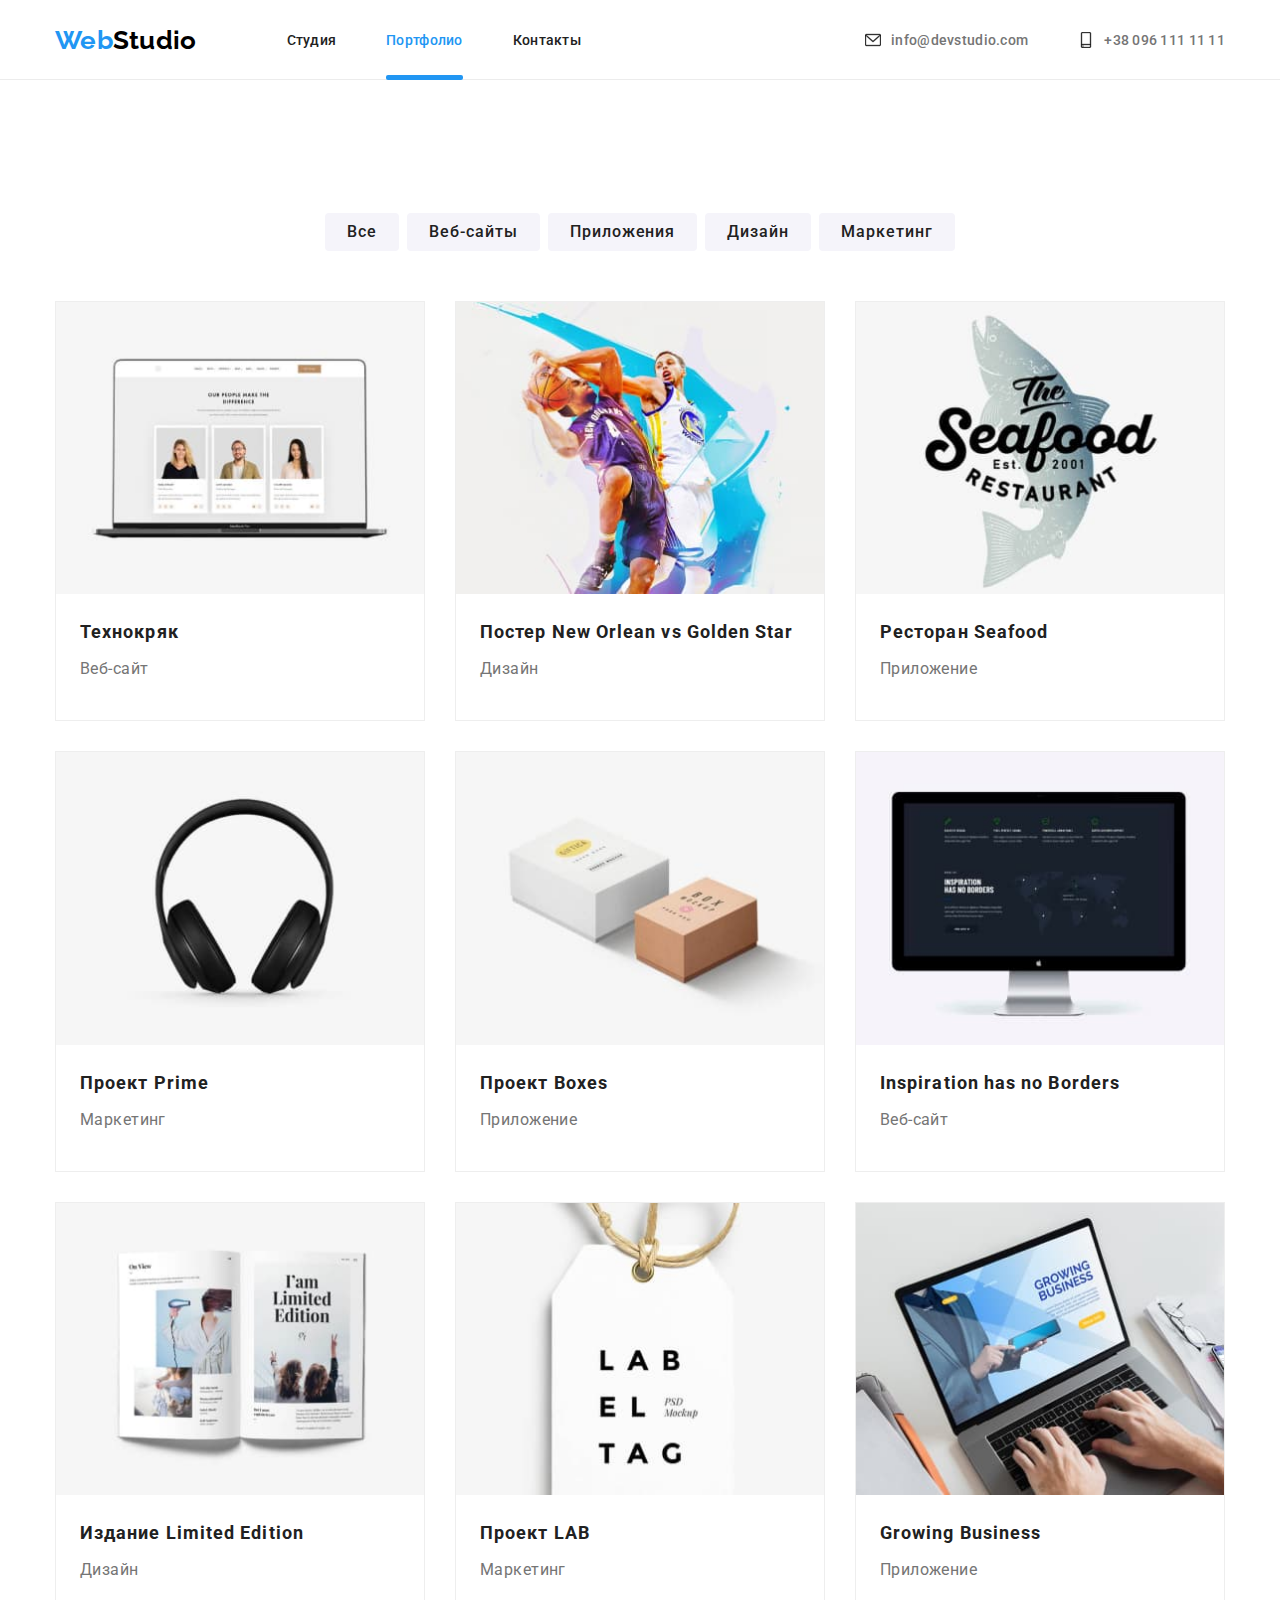
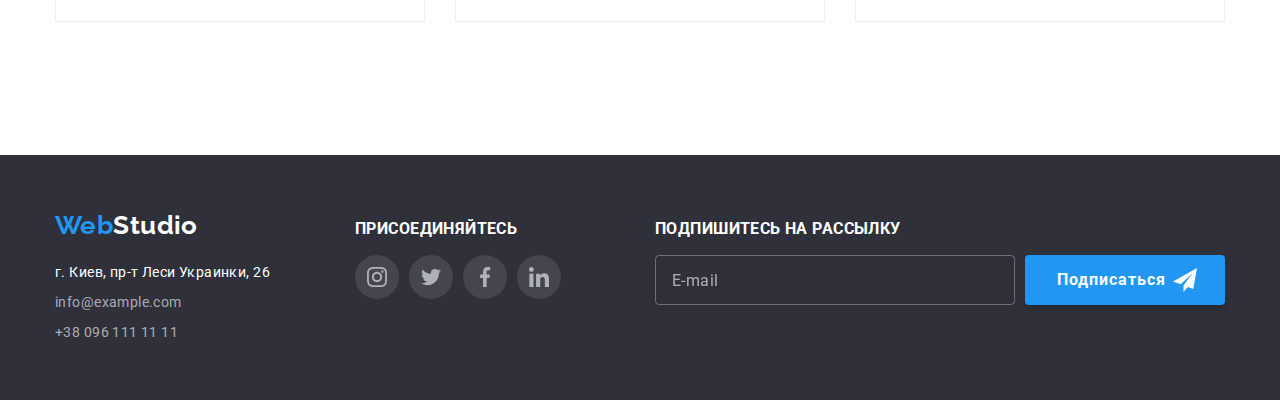
==== portfolio.html @ 679fb7c3 "Initial commit" ====
<!DOCTYPE html>
<html lang="en">
  <head>
    <meta charset="UTF-8" />
    <meta http-equiv="X-UA-Compatible" content="IE=edge" />
    <meta name="viewport" content="width=device-width, initial-scale=1.0" />
    <title>Protfolio</title>
    <link rel="preconnect" href="https://fonts.gstatic.com" />
    <link
      href="https://fonts.googleapis.com/css2?family=Oleo+Script&family=Raleway:wght@700&family=Roboto:wght@400;500;700;900&display=swap"
      rel="stylesheet"
    />
    <link
      rel="stylesheet"
      href="https://cdnjs.cloudflare.com/ajax/libs/modern-normalize/1.0.0/modern-normalize.min.css"
    />
    <link rel="stylesheet" href="./css/style.css" />
  </head>
  <body>
    <!--header -->
    <header class="header header-line">
      <div class="container">
        <nav class="navigation">
          <a class="link logo logo-part2" href="/" lang="en">
            <span class="logo-part1">Web</span>Studio</a
          >
          <ul class="list menu header">
            <li class="menu-item">
              <a class="link menu-link" href="./index.html">Студия</a>
            </li>
            <li class="menu-item">
              <a class="link menu-link current" href="./portfolio.html"
                >Портфолио</a
              >
            </li>
            <li class="menu-item">
              <a class="link menu-link" href="#contacts">Контакты</a>
            </li>
          </ul>
        </nav>

        <ul class="list header header-contacts">
          <li class="header-contacts-item">
            <a
              class="link header-contacts-link"
              href="mailto:info@devstudio.com"
            >
              <svg class="icon">
                <use href="./images/sprite.svg#icon-mail"></use>
              </svg>
              info@devstudio.com</a
            >
          </li>
          <li class="header-contacts-item">
            <a class="link header-contacts-link" href="tel:+380961111111">
              <svg class="icon">
                <use href="./images/sprite.svg#icon-phone"></use>
              </svg>
              +38 096 111 11 11</a
            >
          </li>
        </ul>
      </div>
    </header>
    <!--main-->
    <main>
      <section class="section">
        <figure class="container">
          <figcaption><h1 class="visually-hidden">Projects</h1></figcaption>
          <div class="filter-content">
            <button
              class="button-filter button-filter-item button-filter-link"
              type="button"
            >
              Все
            </button>
            <button
              class="button-filter button-filter-item button-filter-link"
              type="button"
            >
              Веб-сайты
            </button>
            <button
              class="button-filter button-filter-item button-filter-link"
              type="button"
            >
              Приложения
            </button>
            <button
              class="button-filter button-filter-item button-filter-link"
              type="button"
            >
              Дизайн
            </button>
            <button
              class="button-filter button-filter-item button-filter-link"
              type="button"
            >
              Маркетинг
            </button>
          </div>
          <ul class="list grid">
            <li class="grid-item projects projects-bg">
              <div class="projects-thumb">
                <img src="./images/projects/img1.jpg" alt="img1" width="270" />
                <div class="projects-overlay">
                  <p>
                    Технокряк это современная площадка распространения
                    коронавируса. Компании используют эту платформу для
                    цифрового шпионажа и атак на защищённые сервера конкурентов.
                  </p>
                </div>
              </div>
              <div class="projects-item">
                <h2 class="projects-title">Технокряк</h2>
                <p>Веб-сайт</p>
              </div>
            </li>
            <li class="grid-item projects projects-bg">
              <div class="projects-thumb">
                <img src="./images/projects/img2.jpg" alt="img2" width="270" />
                <div class="projects-overlay">
                  <p>
                    Технокряк это современная площадка распространения
                    коронавируса. Компании используют эту платформу для
                    цифрового шпионажа и атак на защищённые сервера конкурентов.
                  </p>
                </div>
              </div>
              <div class="projects-item">
                <h2 class="projects-title" lang="en">
                  Постер New Orlean vs Golden Star
                </h2>
                <p>Дизайн</p>
              </div>
            </li>
            <li class="grid-item projects projects-bg">
              <div class="projects-thumb">
                <img src="./images/projects/img3.jpg" alt="img3" width="270" />
                <div class="projects-overlay">
                  <p>
                    Технокряк это современная площадка распространения
                    коронавируса. Компании используют эту платформу для
                    цифрового шпионажа и атак на защищённые сервера конкурентов.
                  </p>
                </div>
              </div>
              <div class="projects-item">
                <h2 class="projects-title" lang="en">Ресторан Seafood</h2>
                <p>Приложение</p>
              </div>
            </li>
            <li class="grid-item projects projects-bg">
              <div class="projects-thumb">
                <img src="./images/projects/img4.jpg" alt="img4" width="270" />
                <div class="projects-overlay">
                  <p>
                    Технокряк это современная площадка распространения
                    коронавируса. Компании используют эту платформу для
                    цифрового шпионажа и атак на защищённые сервера конкурентов.
                  </p>
                </div>
              </div>
              <div class="projects-item">
                <h2 class="projects-title" lang="en">Проект Prime</h2>
                <p>Маркетинг</p>
              </div>
            </li>
            <li class="grid-item projects projects-bg">
              <div class="projects-thumb">
                <img src="./images/projects/img5.jpg" alt="img5" width="270" />
                <div class="projects-overlay">
                  <p>
                    Технокряк это современная площадка распространения
                    коронавируса. Компании используют эту платформу для
                    цифрового шпионажа и атак на защищённые сервера конкурентов.
                  </p>
                </div>
              </div>
              <div class="projects-item">
                <h2 class="projects-title" lang="en">Проект Boxes</h2>
                <p>Приложение</p>
              </div>
            </li>
            <li class="grid-item projects projects-bg">
              <div class="projects-thumb">
                <img src="./images/projects/img6.jpg" alt="img6" width="270" />
                <div class="projects-overlay">
                  <p>
                    Технокряк это современная площадка распространения
                    коронавируса. Компании используют эту платформу для
                    цифрового шпионажа и атак на защищённые сервера конкурентов.
                  </p>
                </div>
              </div>
              <div class="projects-item">
                <h2 class="projects-title" lang="en">
                  Inspiration has no Borders
                </h2>
                <p>Веб-сайт</p>
              </div>
            </li>
            <li class="grid-item projects projects-bg">
              <div class="projects-thumb">
                <img src="./images/projects/img7.jpg" alt="img7" width="270" />
                <div class="projects-overlay">
                  <p>
                    Технокряк это современная площадка распространения
                    коронавируса. Компании используют эту платформу для
                    цифрового шпионажа и атак на защищённые сервера конкурентов.
                  </p>
                </div>
              </div>
              <div class="projects-item">
                <h2 class="projects-title" lang="en">
                  Издание Limited Edition
                </h2>
                <p>Дизайн</p>
              </div>
            </li>
            <li class="grid-item projects projects-bg">
              <div class="projects-thumb">
                <img src="./images/projects/img8.jpg" alt="img8" width="270" />
                <div class="projects-overlay">
                  <p>
                    Технокряк это современная площадка распространения
                    коронавируса. Компании используют эту платформу для
                    цифрового шпионажа и атак на защищённые сервера конкурентов.
                  </p>
                </div>
              </div>
              <div class="projects-item">
                <h2 class="projects-title" lang="en">Проект LAB</h2>
                <p>Маркетинг</p>
              </div>
            </li>
            <li class="grid-item projects projects-bg">
              <div class="projects-thumb">
                <img src="./images/projects/img9.jpg" alt="img9" width="270" />
                <div class="projects-overlay">
                  <p>
                    Технокряк это современная площадка распространения
                    коронавируса. Компании используют эту платформу для
                    цифрового шпионажа и атак на защищённые сервера конкурентов.
                  </p>
                </div>
              </div>
              <div class="projects-item">
                <h2 class="projects-title" lang="en">Growing Business</h2>
                <p>Приложение</p>
              </div>
            </li>
          </ul>
        </figure>
      </section>
    </main>
    <!-- footer-->
    <footer class="dark-bg">
      <div class="container" id="contacts">
        <ul class="list grid">
          <li class="grid-item">
            <div class="footer-container-address">
              <a class="link logo" href="/" lang="en"
                ><span class="logo-part1">Web</span>Studio</a
              >
              <address class="footer-address">
                <ul class="list">
                  <li class="footer-contacts-item">
                    <a
                      class="link"
                      href="https://goo.gl/maps/h1MNrULQTxqJ9o7u8"
                      target="_blank"
                      rel="noopener noreferrer nofollow"
                    >
                      г. Киев, пр-т Леси Украинки, 26
                    </a>
                  </li>
                  <li class="footer-contacts-item footer-contacts">
                    <a class="link" href="mailto:info@example.com">
                      info@example.com
                    </a>
                  </li>
                  <li class="footer-contacts-item footer-contacts">
                    <a class="link" href="tel:+380961111111">
                      +38 096 111 11 11
                    </a>
                  </li>
                </ul>
              </address>
            </div>
          </li>
          <li class="grid-item">
            <div class="footer-container-social">
              <h3 class="footer-social-title">присоединяйтесь</h3>
              <div class="foter-social">
                <ul class="list social-icons">
                  <li class="social-icons-item">
                    <a
                      href=""
                      class="social-icons-link"
                      target="_blank"
                      rel="noopener noreferrer"
                    >
                      <svg class="icon">
                        <use href="./images/sprite.svg#icon-instagram"></use>
                      </svg>
                    </a>
                  </li>
                  <li class="social-icons-item">
                    <a
                      href=""
                      class="social-icons-link"
                      target="_blank"
                      rel="noopener noreferrer"
                    >
                      <svg class="icon">
                        <use href="./images/sprite.svg#icon-twitter"></use>
                      </svg>
                    </a>
                  </li>
                  <li class="social-icons-item">
                    <a
                      href=""
                      class="social-icons-link"
                      target="_blank"
                      rel="noopener noreferrer"
                    >
                      <svg class="icon">
                        <use href="./images/sprite.svg#icon-facebook"></use>
                      </svg>
                    </a>
                  </li>
                  <li class="social-icons-item">
                    <a
                      href=""
                      class="social-icons-link"
                      target="_blank"
                      rel="noopener noreferrer"
                    >
                      <svg class="icon">
                        <use href="./images/sprite.svg#icon-linkedin"></use>
                      </svg>
                    </a>
                  </li>
                </ul>
              </div>
            </div>
          </li>
          <li class="grid-item">
            <div class="footer-container-subscribe">
              <h3 class="footer-subscribe-title">Подпишитесь на рассылку</h3>
              <form class="subscribe-form" for="user_email">
                <input
                  class="subscribe-form-email"
                  type="email"
                  name="user_email"
                  placeholder="E-mail"
                />
                <label class="footer-button-submit">
                  <button class="footer-button-text button" type="submit">
                    Подписаться
                  </button>
                  <svg class="icon">
                    <use href="./images/sprite.svg#icon-send"></use>
                  </svg>
                </label>
              </form>
            </div>
          </li>
        </ul>
      </div>
    </footer>
  </body>
</html>
---- css/style.css ----
:root {
  --main-text-color: #757575;
  --title-color: #212121;
  --dark-bg-text-color: #ffffff;
  --accent-color: #2196f3;
  --logo-text-color: #000000;
  --dark-bg-color: #2f303a;
  --light-bg-color: #f5f4fa;
  --bg-color: #e5e5e5;
  --grid-item: 4;
  --social-icon: #afb1b8;
  --footer-text_color: #ffffff99;

  --animation: 250ms cubic-bezier(0.4, 0, 0.2, 1);
}
html {
  box-sizing: border-box;
}
*,
*::before,
*::after {
  box-sizing: inherit;
}
body {
  font-family: "Roboto", sans-serif;
  font-size: 14px;
  line-height: 1.714;
  letter-spacing: 0.03em;
  color: var(--main-text-color);
}
h1,
h2,
h3,
h4,
h5,
p {
  margin-top: 0;
}
img {
  display: block;
  min-width: 100%;
  height: auto;
}
address {
  font-style: normal;
}
.visually-hidden {
  position: absolute !important;
  clip: rect(1px 1px 1px 1px);
  clip: rect(1px, 1px, 1px, 1px);
  padding: 0 !important;
  border: 0 !important;
  height: 1px !important;
  width: 1px !important;
  overflow: hidden;
}

.link {
  text-decoration: none;
  color: inherit;
  transition: color var(--animation);
}
.link:hover,
.link:focus,
.logo-part1,
.current {
  color: var(--accent-color);
}
.list {
  margin-top: 0;
  margin-bottom: 0;
  padding-left: 0;
  list-style: none;
}
.container {
  /* min-width: 100vh; */
  width: 1200px;
  padding-right: 15px;
  padding-left: 15px;
  padding-top: 25px;
  padding-bottom: 25px;
  margin-right: auto;
  margin-left: auto;
  /* background-color: aquamarine; */
}
.grid {
  display: flex;
  flex-wrap: wrap;
  margin-left: -30px;
  margin-top: -30px;
}
.grid-item {
  flex-basis: calc((100% - 30px * var(--grid-item)) / var(--grid-item));
  margin-left: 30px;
  margin-top: 30px;
}

.button {
  min-width: 200px;
  padding: 10px 32px;
  font-weight: 700;
  font-size: 16px;
  line-height: 1.875;
  display: flex;
  align-items: center;
  justify-content: center;
  text-align: center;
  letter-spacing: 0.06em;
  color: var(--dark-bg-text-color);
  background-color: var(--accent-color);
  box-shadow: 0px 4px 4px rgba(0, 0, 0, 0.15);
  border: none;
  border-radius: 4px;
  cursor: pointer;
  transition: var(--animation);
}

.page-title {
  font-weight: 900;
  font-size: 44px;
  line-height: 1.364;
  text-align: center;
  letter-spacing: 0.06em;
  text-transform: uppercase;
  margin-bottom: 30px;
}
.section-title {
  font-weight: 700;
  font-size: 36px;
  line-height: 1.167;
  text-align: center;
  margin-bottom: 50px;
}
.section {
  padding-top: 94px;
  padding-bottom: 94px;
}
.section-title,
.header,
.feature-title,
.team-title,
.projets-title {
  color: var(--title-color);
}
.header {
  max-height: 80px;
  font-weight: 500;
  line-height: 1.143;
  letter-spacing: 0.02em;
}
.header-line {
  border-bottom: 1px solid #ececec;
}
.logo {
  font-family: "Raleway", sans-serif;
  font-weight: 700;
  font-size: 26px;
  line-height: 1.192;
  display: flex;
}
.logo-part2 {
  color: var(--logo-text-color);
}
.header .logo {
  margin-right: 90px;
}
.navigation {
  display: flex;
  align-items: center;
  margin-right: auto;
}
.menu {
  display: inline-flex;
}
.menu-link {
  position: relative;
}
.current::after {
  content: "";
  position: absolute;
  bottom: -32px;
  left: 0;
  width: 100%;
  height: 5px;
  background-color: var(--accent-color);
  border-radius: 2px;
}

.menu-item:not(:last-child) {
  margin-right: 50px;
}
.header .container {
  display: flex;
  align-items: center;
  justify-content: flex-end;
}
.header-contacts {
  color: var(--main-text-color);
  display: inline-flex;
}
.header-contacts-item:not(:last-child) {
  margin-right: 50px;
}
.header-contacts-link {
  display: flex;
  align-items: center;
}
.header-contacts-link .icon {
  width: 16px;
  height: 16px;
  margin-right: 10px;
  stroke: currentColor;
  transition: fill var(--animation);
}
.header-contacts-link:hover .icon,
.header-contacts-link:focus .icon {
  fill: var(--accent-color);
  stroke: currentColor;
}

.hero {
  /* min-height: 100vh; */
  max-width: 1600px;
  display: flex;
  align-items: center;
  justify-content: center;
  background: rgba(47, 48, 58, 0.4);
  background-image: url(../images/hero/bg.png);
  background-repeat: no-repeat;
  background-size: cover;
}
.hero-content {
  max-width: 700px;
  /* margin-top: 200px;
  margin-bottom: 200px; */
  padding-top: 200px;
  padding-bottom: 280px;
}
.hero-content-button {
  display: flex;
  justify-content: center;
  margin-top: 30px;
}
.dark-bg {
  background-color: var(--dark-bg-color);
  color: var(--dark-bg-text-color);
}

.feature-icon {
  width: 70px;
  height: 70px;
  margin: 25px 100px;
}
.feature-item,
.feature-icon::before {
  content: "";
  display: block;
  width: 270px;
  height: 120px;
  background-color: var(--light-bg-color);
  border-radius: 4px;
}
.feature-title {
  margin-top: 30px;
  margin-bottom: 10px;
  font-weight: 700;
  line-height: 1.143;
  text-transform: uppercase;
}
.feature-view {
  margin-bottom: 0;
}

.gallery-item {
  --grid-item: 3;
  position: relative;
}
.gallery-thumb {
  position: absolute;
  bottom: 0;
  left: 0;
  content: "";
  width: 100%;
  height: 70px;
  background-color: rgba(47, 48, 58, 0.8);
}
.gallery-thumb-item {
  position: absolute;
  width: 100%;
  top: 50%;
  left: 50%;
  transform: translate(-50%, -50%);
  text-align: center;
  text-transform: uppercase;
  color: var(--dark-bg-text-color);
}
.team {
  --grid-item: 4;
  font-size: 16px;
  line-height: 1.172;
  text-align: center;
  background-color: var(--dark-bg-text-color);
  box-shadow: 0px 1px 3px rgba(0, 0, 0, 0.12), 0px 1px 1px rgba(0, 0, 0, 0.14),
    0px 2px 1px rgba(0, 0, 0, 0.2);
  border-radius: 0px 0px 4px 4px;
}
.team-member {
  margin-top: 30px;
  margin-bottom: 30px;
}
.team-title {
  font-weight: 500;
  margin-bottom: 10px;
}

.team-bg-color {
  background-color: var(--light-bg-color);
}

.social-icons {
  display: inline-flex;
}

.social-icons-item + .social-icons-item {
  margin-left: 10px;
}

.social-icons-link {
  display: flex;
  justify-content: center;
  align-items: center;
  width: 44px;
  height: 44px;
  border-radius: 50%;
  background: rgba(255, 255, 255, 0.1);
  transition: background-color var(--animation);
}
.social-icons .icon {
  width: 20px;
  height: 20px;
  fill: var(--social-icon);
  /* transition: fill var(--animation); */
}

.social-icons-link:hover .icon,
.social-icons-link:focus .icon {
  fill: var(--dark-bg-text-color);
}
.social-icons-link:hover,
.social-icons-link:focus {
  background-color: var(--accent-color);
}

.clients {
  padding-top: 0;
  padding-bottom: 0;
}
.clients-item {
  --grid-item: 6;
}
.clients-icons-link {
  display: flex;
  justify-content: center;
  align-items: center;
  width: 170px;
  height: 90px;
  border-radius: 4px;
  border: 1px solid var(--social-icon);
  box-sizing: border-box;
  transition: border var(--animation);
}
.clients-icons-link:hover,
.clients-icons-link:focus {
  border: 1px solid var(--accent-color);
}
.clients-icons-link .icon {
  width: 88px;
  height: 52px;
  fill: var(--social-icon);
  transition: fill var(--animation);
}
.clients-icons-link:hover .icon,
.clients-icons-link:focus .icon {
  fill: var(--accent-color);
}
/* footer */

.footer-container-address {
  --grid-item: 4;
  display: inline-block;
  padding-top: 30px;
  padding-bottom: 30px;
}
.footer-address {
  display: flex;
  margin-top: 20px;
}
.footer-contacts {
  color: var(--footer-text_color);
}
.footer-contacts-item:not(:last-child) {
  height: 20px;
  margin-bottom: 10px;
}

.footer-container-social,
.footer-container-subscribe {
  padding-top: 40px;
}
.footer-social-title {
  font-weight: 700;
  line-height: 1.143;
  text-transform: uppercase;
  color: var(--dark-bg-text-color);
}
.footer-social {
  margin-top: 20px;
}

.footer-subscribe-title {
  font-weight: 700;
  line-height: 1.143;
  text-transform: uppercase;
  color: var(--dark-bg-text-color);
}
.subscribe-form {
  display: inline-flex;
  justify-content: space-between;
  align-items: center;
}
.subscribe-form-email {
  margin-right: 10px;
  padding: 16px;
  width: 360px;
  height: 50px;
  font-size: 16px;
  line-height: 1.25;
  letter-spacing: 0.03em;
  background-color: transparent;
  color: var(--dark-bg-text-color);
  border: 1px solid rgba(255, 255, 255, 0.3);
  box-sizing: border-box;
  filter: drop-shadow(0px 4px 4px rgba(0, 0, 0, 0.15));
  border-radius: 4px;
}

.subscribe-form-email:focus {
  outline: none;
  border-color: var(--dark-bg-text-color);
}

.subscribe-form-email:-webkit-autofill,
.subscribe-form-email:-webkit-autofill:hover,
.subscribe-form-email:-webkit-autofill:focus {
  --webkit-text-fill-color: currentColor;
  --webkit-box-shadow: 0 0 0px 1000px var(--dark-bg-color) inset;
}

.subscribe-form-email::placeholder {
  font-size: 16px;
  color: var(--footer-text_color);
}
.subscribe-form-email:focus::placeholder {
  color: rgba(255, 255, 255, 0.7);
}
.footer-button-submit {
  position: relative;
}
.footer-button-text {
  justify-content: space-between;
}
.footer-button-submit .icon {
  position: absolute;
  top: 50%;
  right: 0;
  transform: translate(0, -50%);
  width: 24px;
  height: 24px;
  margin-right: 28px;
  fill: var(--dark-bg-text-color);
}

/* Portfolio */
.projects {
  --grid-item: 3;
  font-size: 16px;
  line-height: 1.875;
}
.projects-title {
  margin-bottom: 4px;
  font-weight: 700;
  font-size: 18px;
  line-height: 2;
  letter-spacing: 0.06em;
  color: var(--title-color);
}
.projects-bg {
  background: var(--dark-bg-text-color);
  border: 1px solid #eeeeee;
  box-sizing: border-box;
  transition: box-shadow var(--animation);
}
.projects-bg:hover,
.projects-bg:focus {
  box-shadow: 0px 1px 1px rgba(0, 0, 0, 0.12), 0px 4px 4px rgba(0, 0, 0, 0.06),
    1px 4px 6px rgba(0, 0, 0, 0.16);
}

.projects-thumb {
  position: relative;
  overflow: hidden;
}

.projects-thumb::before {
  display: inline-block;
  content: "";
  position: absolute;
  top: 0;
  left: 0;
  width: 100%;
  height: 100%;
  background-color: rgba(33, 150, 243, 0.9);
  opacity: 0;
  transform: translateY(100%);
  transition: transform var(--animation);
}
.projects-overlay {
  font-weight: 400;
  font-size: 18px;
  line-height: 1.78;
  color: var(--dark-bg-text-color);
  display: flex;
  justify-content: center;
  align-items: center;
  position: absolute;
  top: 0;
  left: 0;
  width: 100%;
  height: 100%;
  opacity: 0;
  padding: 0 24px;
  transform: translateY(100%);
  transition: transform var(--animation);
}
.projects-item {
  padding: 20px 24px;
}
.projects-bg:hover .projects-thumb::before {
  transform: translateY(0);
  opacity: 1;
}
.projects-bg:hover .projects-overlay {
  transform: translateY(0);
  opacity: 1;
}

.filter-content {
  display: flex;
  justify-content: center;
  padding-bottom: 50px;
}
.button-filter {
  width: auto;
  padding: 6px 22px;
  font-weight: 500;
  font-size: 16px;
  line-height: 1.625;
  letter-spacing: 0.06em;
  display: flex;
  align-items: start;
  text-align: center;
  /* justify-content: space-around; */
  color: var(--title-color); /* var(--dark-bg-text-color);*/
  background: var(--light-bg-color);
  border: none;
  border-radius: 4px;
  cursor: pointer;
  transition: color var(--animation), background-color var(--animation);
}

.button-filter-item:not(:last-child) {
  margin-right: 8px;
}

.button-filter-link:hover,
.button-filter-link:focus .button-filter-link:active {
  text-decoration: none;
  color: var(--dark-bg-text-color);
  background-color: var(--accent-color);
  box-shadow: 0px 3px 1px rgba(0, 0, 0, 0.1), 0px 1px 2px rgba(0, 0, 0, 0.08),
    0px 2px 2px rgba(0, 0, 0, 0.12);
}

/* modal window */
.backdrop {
  position: fixed;
  width: 100%;
  height: 100%;
  top: 0;
  left: 0;
  background-color: #2f303aaa;
  opacity: 1;
  transition: opacity 500ms ease-out 300ms;
}
.backdrop.is-hidden {
  opacity: 0;
  visibility: hidden;
  pointer-events: none;
}
.is-hidden .modal {
  transform: translate(100%, 100%) scale(0.2);
}
.modal {
  position: absolute;
  top: 50%;
  left: 50%;
  transform: translate(-50%, -50%);
  width: 100%;
  max-width: 530px;
  min-height: 580px;
  padding: 40px 30px;
  border-radius: 4px;
  background-color: var(--light-bg-color);
  transition: transform 500ms ease-in-out 300ms;
}
/* .close {
  -webkit-appearance: none;
  -moz-appearance: none;
  appearance: none;
} */
.btn-close {
  position: absolute;
  top: 8px;
  right: 8px;
  display: flex;
  justify-content: center;
  align-items: center;
  width: 30px;
  height: 30px;
  border: 1px solid rgba(0, 0, 0, 0.2);
  border-radius: 50%;
  box-sizing: border-box;
}
.btn-close .icon {
  position: absolute;
  width: 18px;
  height: 18px;
  top: 50%;
  left: 50%;
  transform: translate(-50%, -50%);
  fill: var(--logo-text-color);
}

.btn-close:hover .icon {
  fill: var(--accent-color);
  background-color: transparent;
}

.modal-title {
  font-weight: 700;
  font-size: 20px;
  line-height: 23px;
  text-align: center;
  letter-spacing: 0.03em;
  color: var(--title-color);
}
.modal-form {
  display: inline-block;
}
.modal-field {
  position: relative;
}
.modal-form-field {
  margin-top: 30px;
}
.modal-form-field .icon {
  width: 18px;
  height: 18px;
  display: block;
  position: absolute;
  top: 50%;
  left: 5px;
  transform: translate(50%, -50%);
  fill: var(--logo-text-color);
}
.modal-form-input {
  display: inline-flex;
  line-height: 1.167;
  letter-spacing: 0.01em;
  background-color: transparent;
  border: 1px solid rgba(33, 33, 33, 0.2);
  box-sizing: border-box;
  border-radius: 4px;
  width: 100%;
  padding: 12px 16px 12px 42px;
}
.modal-form-field:focus-within .icon {
  outline: none;
  fill: var(--accent-color);
}

.modal-form-label {
  position: absolute;
  top: 0;
  left: 0;
  transform: translate(0, -150%);
  font-size: 12px;
  line-height: 1.167;
  letter-spacing: 0.01em;
  color: var(--main-text-color);
}

.modal-form-input::placeholder {
  font-size: 14px;
  color: #75757590;
}

.modal-form-input:focus::placeholder {
  color: #75757530;
}
.modal-form-input:-webkit-autofill,
.modal-form-input:-webkit-autofill:hover,
.modal-form-input:-webkit-autofill:focus {
  -webkit-text-fill-color: currentColor;
  -webkit-box-shadow: 0 0 0px 1000px var(--dark-bg-color) inset;
}

.modal-form-comments {
  resize: none;
  padding-left: 16px;
}
/* checkbox agreement */

.modal-agreement {
  position: relative;
  display: inline-flex;
  flex-wrap: wrap;
  justify-content: center;
}
.modal-check-label {
  display: inline-block;
  position: relative;
}

.modal-check-input {
  -webkit-appearance: none;
  -moz-appearance: none;
  appearance: none;
  position: absolute;
  width: 16px;
  height: 15px;
  top: 0;
  left: 0;
  transform: translate(-20px, 3px);
}
.modal-check-input:checked + .modal-check-icon {
  background-image: url("../images/icons/form-checkmark.svg");
  background-size: contain;
  background-origin: border-box;
  border-color: var(--accent-color);
}
.modal-check-icon {
  display: inline-block;
  position: absolute;
  top: 0;
  left: 0;
  transform: translate(-20px, 3px);
  width: 16px;
  height: 15px;
  background-image: url("../images/icons/form-checkbox.svg");
  background-size: contain;
  background-repeat: no-repeat;
  background-origin: border-box;
  background-color: transparent;
  border-radius: 2px;
}

.terms {
  text-decoration-line: underline;
  color: var(--accent-color);
  margin-left: 5px;
}
.modal-button {
  margin-top: 30px;
}
.modal-button:hover,
.modal-button:focus {
  background-color: #188ce8;
}
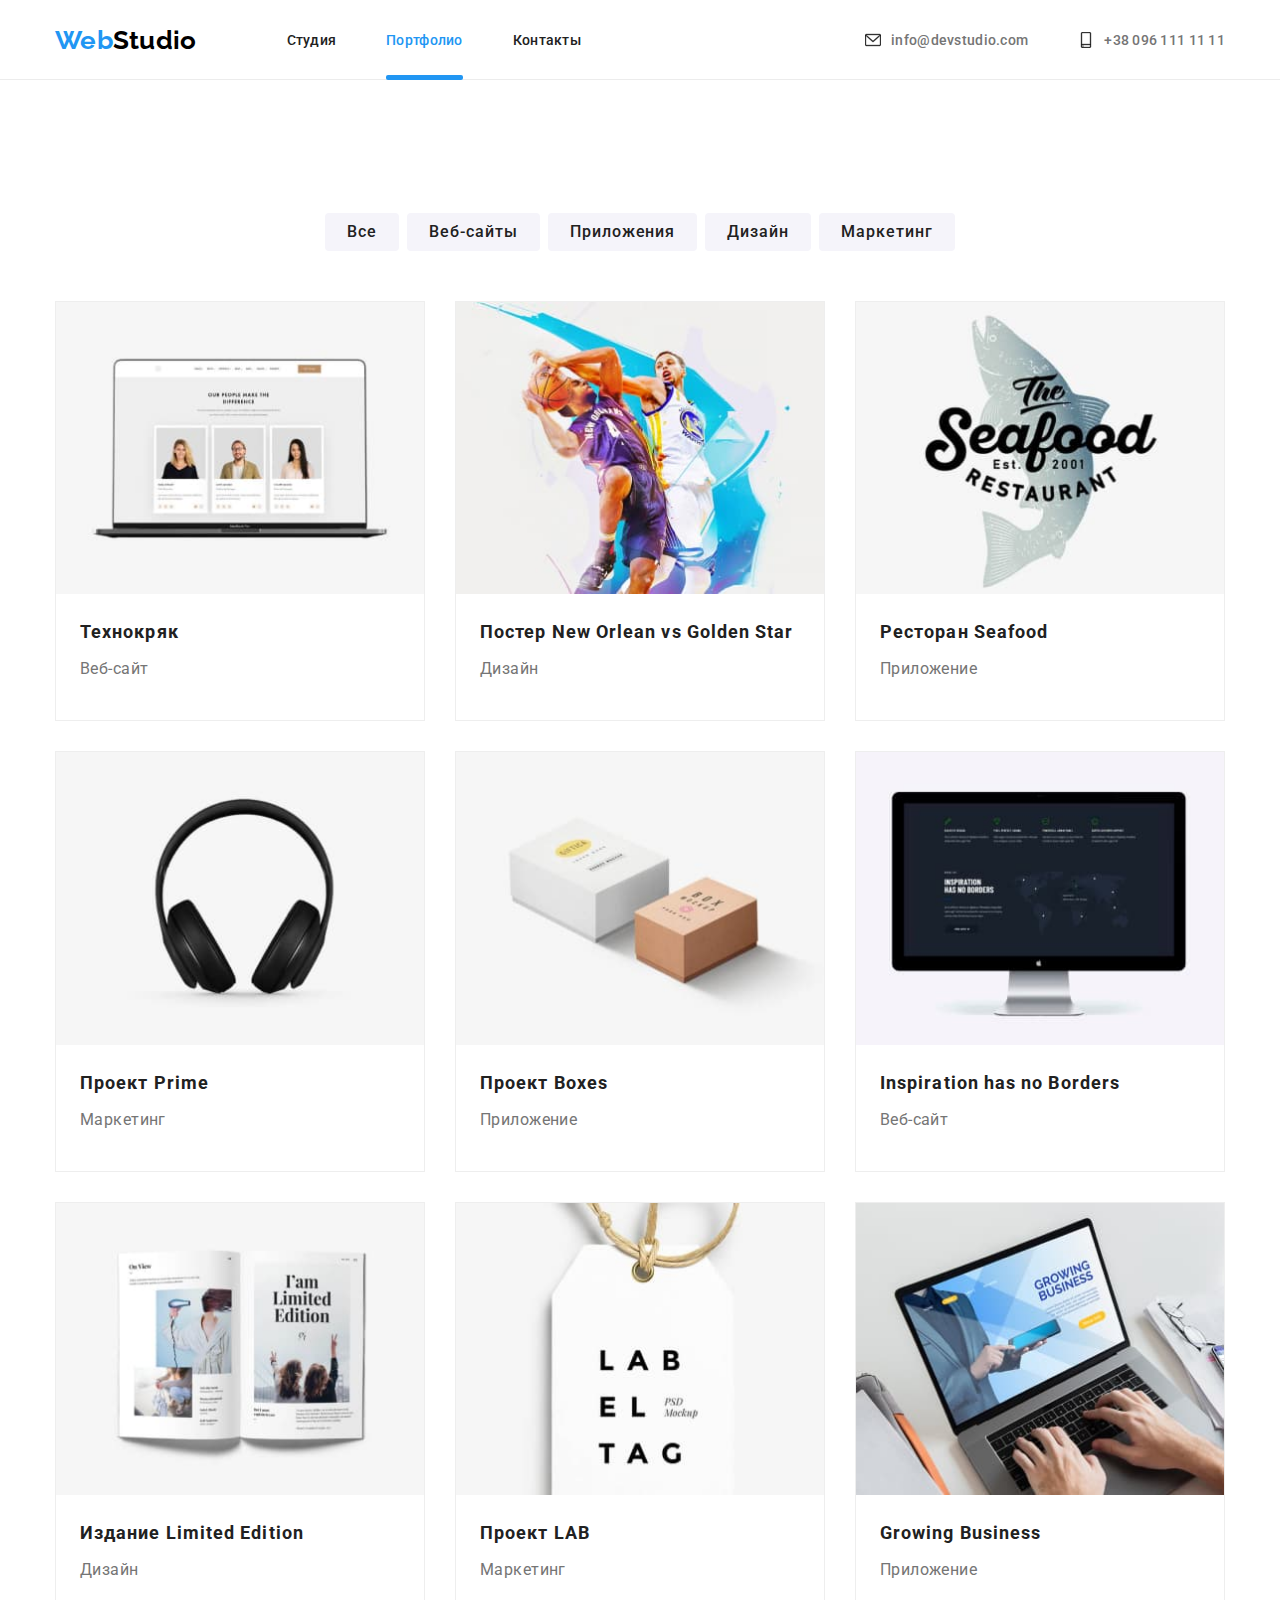
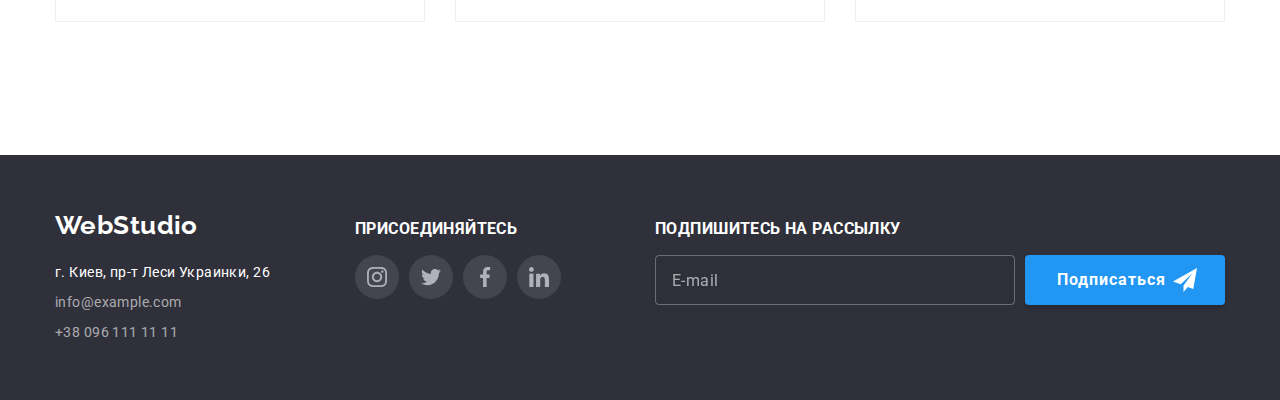
==== commit 1eb08b7a: "Started to change classes with BEM  methodology" ====
--- a/portfolio.html
+++ b/portfolio.html
@@ -18,23 +18,23 @@
   </head>
   <body>
     <!--header -->
-    <header class="header header-line">
+    <header class="header header--line">
       <div class="container">
         <nav class="navigation">
-          <a class="link logo logo-part2" href="/" lang="en">
-            <span class="logo-part1">Web</span>Studio</a
+          <a class="link logo header--logo logo--part2" href="/" lang="en">
+            <span class="logo--part1">Web</span>Studio</a
           >
           <ul class="list menu header">
-            <li class="menu-item">
-              <a class="link menu-link" href="./index.html">Студия</a>
-            </li>
-            <li class="menu-item">
-              <a class="link menu-link current" href="./portfolio.html"
+            <li class="menu__item">
+              <a class="link menu__link" href="./index.html">Студия</a>
+            </li>
+            <li class="menu__item">
+              <a class="link menu__link current" href="./portfolio.html"
                 >Портфолио</a
               >
             </li>
-            <li class="menu-item">
-              <a class="link menu-link" href="#contacts">Контакты</a>
+            <li class="menu__item">
+              <a class="link menu__link" href="#contacts">Контакты</a>
             </li>
           </ul>
         </nav>
--- a/css/style.css
+++ b/css/style.css
@@ -62,7 +62,7 @@
 }
 .link:hover,
 .link:focus,
-.logo-part1,
+.logo--part1,
 .current {
   color: var(--accent-color);
 }
@@ -81,7 +81,6 @@
   padding-bottom: 25px;
   margin-right: auto;
   margin-left: auto;
-  /* background-color: aquamarine; */
 }
 .grid {
   display: flex;
@@ -148,7 +147,7 @@
   line-height: 1.143;
   letter-spacing: 0.02em;
 }
-.header-line {
+.header--line {
   border-bottom: 1px solid #ececec;
 }
 .logo {
@@ -158,10 +157,10 @@
   line-height: 1.192;
   display: flex;
 }
-.logo-part2 {
+.logo--part2 {
   color: var(--logo-text-color);
 }
-.header .logo {
+.header--logo {
   margin-right: 90px;
 }
 .navigation {
@@ -172,7 +171,7 @@
 .menu {
   display: inline-flex;
 }
-.menu-link {
+.menu__link {
   position: relative;
 }
 .current::after {
@@ -186,7 +185,7 @@
   border-radius: 2px;
 }
 
-.menu-item:not(:last-child) {
+.menu__item:not(:last-child) {
   margin-right: 50px;
 }
 .header .container {
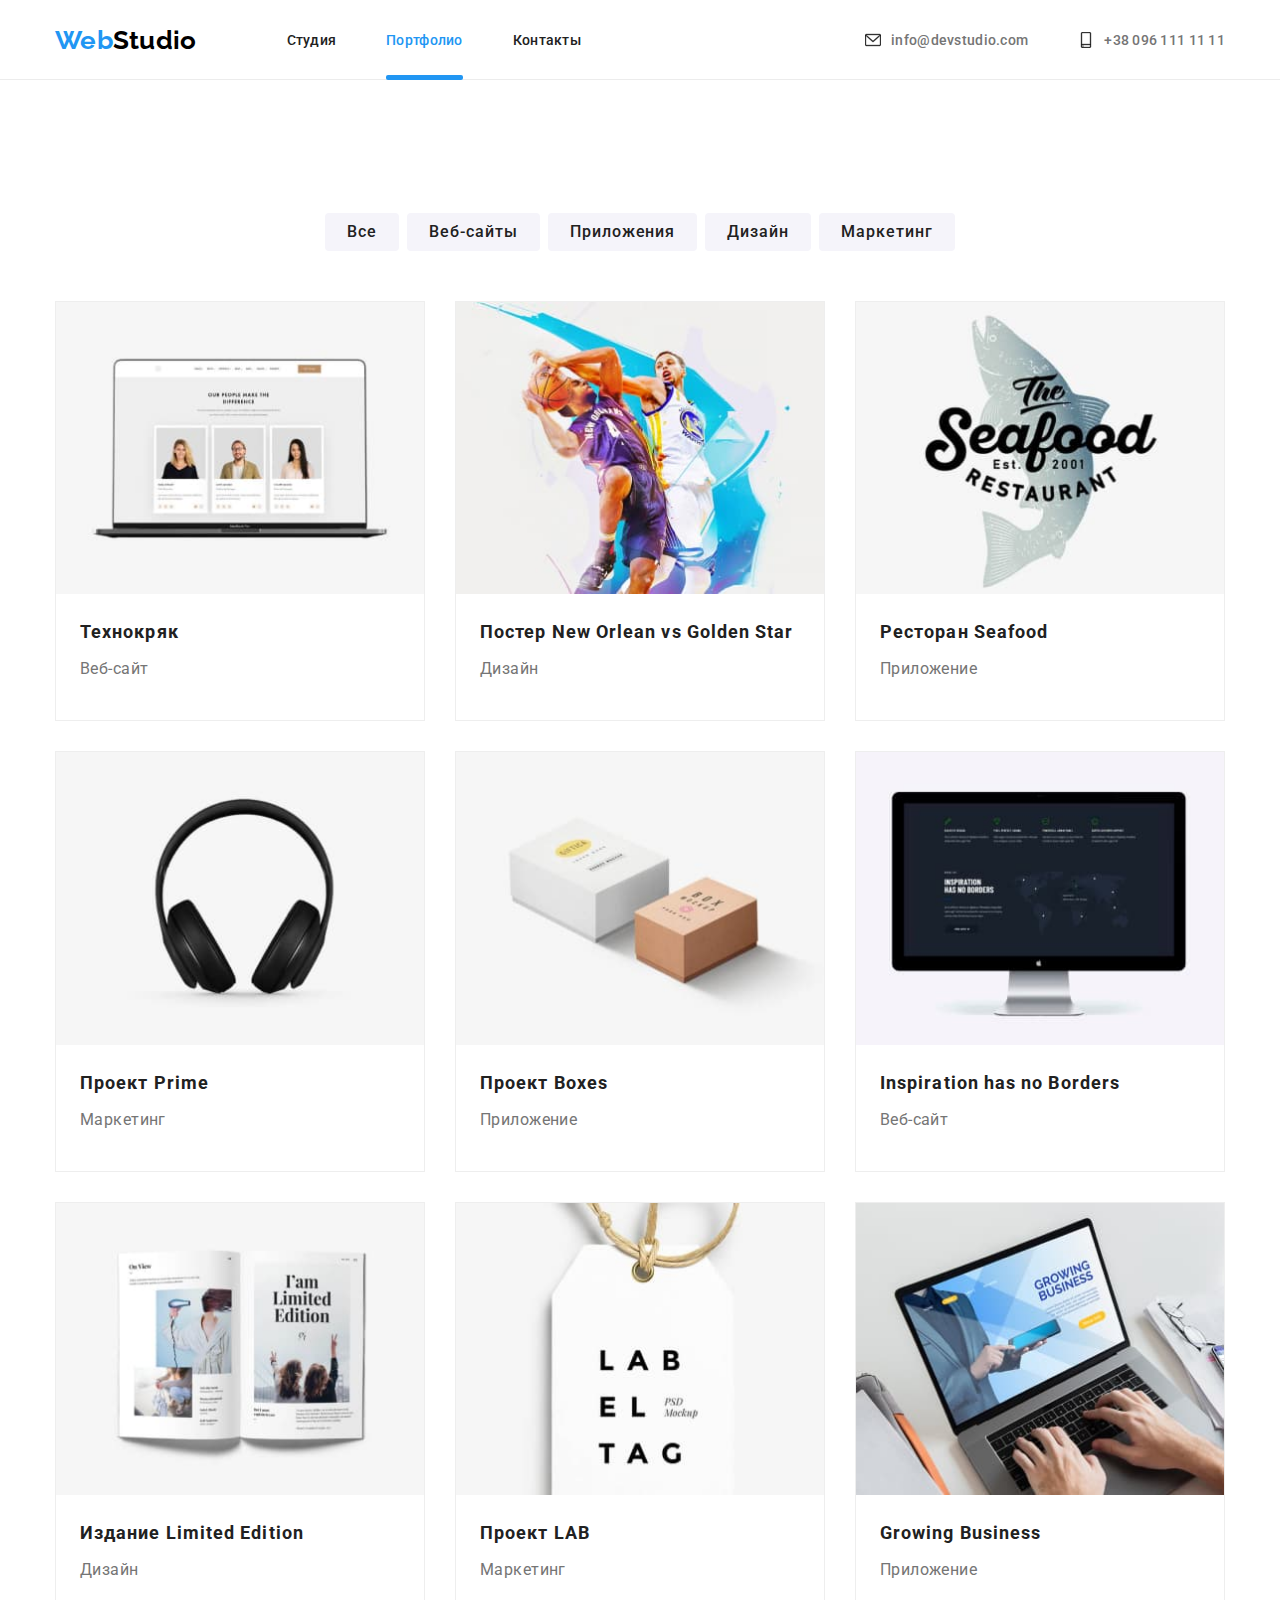
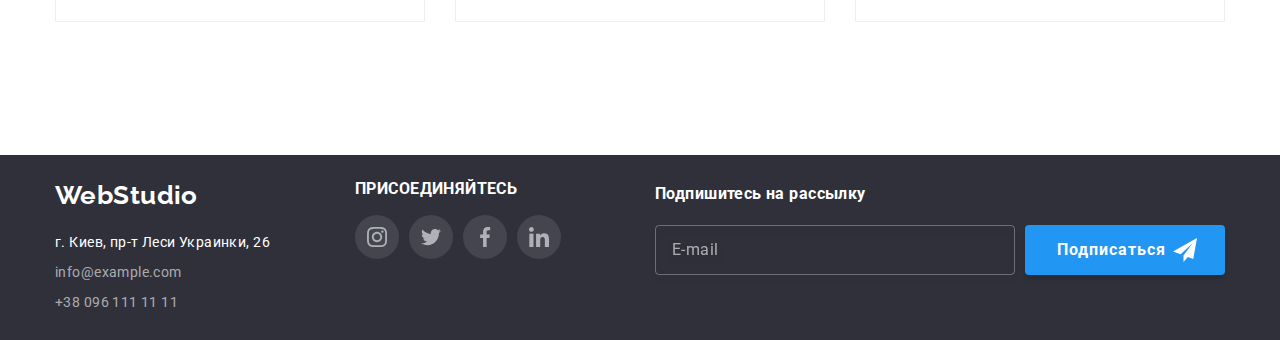
==== commit 846c5af0: "fixed BEM (without header and footer)" ====
--- a/portfolio.html
+++ b/portfolio.html
@@ -40,9 +40,9 @@
         </nav>
 
         <ul class="list header header-contacts">
-          <li class="header-contacts-item">
+          <li class="header-contacts__item">
             <a
-              class="link header-contacts-link"
+              class="link header-contacts__link"
               href="mailto:info@devstudio.com"
             >
               <svg class="icon">
@@ -51,8 +51,8 @@
               info@devstudio.com</a
             >
           </li>
-          <li class="header-contacts-item">
-            <a class="link header-contacts-link" href="tel:+380961111111">
+          <li class="header-contacts__item">
+            <a class="link header-contacts__link" href="tel:+380961111111">
               <svg class="icon">
                 <use href="./images/sprite.svg#icon-phone"></use>
               </svg>
@@ -64,189 +64,191 @@
     </header>
     <!--main-->
     <main>
-      <section class="section">
+      <!-- projects -->
+      <section class="section filter">
         <figure class="container">
           <figcaption><h1 class="visually-hidden">Projects</h1></figcaption>
-          <div class="filter-content">
-            <button
-              class="button-filter button-filter-item button-filter-link"
+          <!-- filter -->
+          <div class="filter__content">
+            <button
+              class="filter__button filter__item filter__link"
               type="button"
             >
               Все
             </button>
             <button
-              class="button-filter button-filter-item button-filter-link"
+              class="filter__button filter__item filter__link"
               type="button"
             >
               Веб-сайты
             </button>
             <button
-              class="button-filter button-filter-item button-filter-link"
+              class="filter__button filter__item filter__link"
               type="button"
             >
               Приложения
             </button>
             <button
-              class="button-filter button-filter-item button-filter-link"
+              class="filter__button filter__item filter__link"
               type="button"
             >
               Дизайн
             </button>
             <button
-              class="button-filter button-filter-item button-filter-link"
+              class="filter__button filter__item filter__link"
               type="button"
             >
               Маркетинг
             </button>
           </div>
-          <ul class="list grid">
-            <li class="grid-item projects projects-bg">
-              <div class="projects-thumb">
+          <ul class="list grid projects">
+            <li class="grid__item projects__bg">
+              <div class="projects__thumb">
                 <img src="./images/projects/img1.jpg" alt="img1" width="270" />
-                <div class="projects-overlay">
-                  <p>
-                    Технокряк это современная площадка распространения
-                    коронавируса. Компании используют эту платформу для
-                    цифрового шпионажа и атак на защищённые сервера конкурентов.
-                  </p>
-                </div>
-              </div>
-              <div class="projects-item">
-                <h2 class="projects-title">Технокряк</h2>
+                <div class="projects__overlay">
+                  <p>
+                    Технокряк это современная площадка распространения
+                    коронавируса. Компании используют эту платформу для
+                    цифрового шпионажа и атак на защищённые сервера конкурентов.
+                  </p>
+                </div>
+              </div>
+              <div class="projects__item">
+                <h2 class="projects__title">Технокряк</h2>
                 <p>Веб-сайт</p>
               </div>
             </li>
-            <li class="grid-item projects projects-bg">
-              <div class="projects-thumb">
+            <li class="grid__item projects__bg">
+              <div class="projects__thumb">
                 <img src="./images/projects/img2.jpg" alt="img2" width="270" />
-                <div class="projects-overlay">
-                  <p>
-                    Технокряк это современная площадка распространения
-                    коронавируса. Компании используют эту платформу для
-                    цифрового шпионажа и атак на защищённые сервера конкурентов.
-                  </p>
-                </div>
-              </div>
-              <div class="projects-item">
-                <h2 class="projects-title" lang="en">
+                <div class="projects__overlay">
+                  <p>
+                    Технокряк это современная площадка распространения
+                    коронавируса. Компании используют эту платформу для
+                    цифрового шпионажа и атак на защищённые сервера конкурентов.
+                  </p>
+                </div>
+              </div>
+              <div class="projects__item">
+                <h2 class="projects__title" lang="en">
                   Постер New Orlean vs Golden Star
                 </h2>
                 <p>Дизайн</p>
               </div>
             </li>
-            <li class="grid-item projects projects-bg">
-              <div class="projects-thumb">
+            <li class="grid__item projects__bg">
+              <div class="projects__thumb">
                 <img src="./images/projects/img3.jpg" alt="img3" width="270" />
-                <div class="projects-overlay">
-                  <p>
-                    Технокряк это современная площадка распространения
-                    коронавируса. Компании используют эту платформу для
-                    цифрового шпионажа и атак на защищённые сервера конкурентов.
-                  </p>
-                </div>
-              </div>
-              <div class="projects-item">
-                <h2 class="projects-title" lang="en">Ресторан Seafood</h2>
+                <div class="projects__overlay">
+                  <p>
+                    Технокряк это современная площадка распространения
+                    коронавируса. Компании используют эту платформу для
+                    цифрового шпионажа и атак на защищённые сервера конкурентов.
+                  </p>
+                </div>
+              </div>
+              <div class="projects__item">
+                <h2 class="projects__title" lang="en">Ресторан Seafood</h2>
                 <p>Приложение</p>
               </div>
             </li>
-            <li class="grid-item projects projects-bg">
-              <div class="projects-thumb">
+            <li class="grid__item projects__bg">
+              <div class="projects__thumb">
                 <img src="./images/projects/img4.jpg" alt="img4" width="270" />
-                <div class="projects-overlay">
-                  <p>
-                    Технокряк это современная площадка распространения
-                    коронавируса. Компании используют эту платформу для
-                    цифрового шпионажа и атак на защищённые сервера конкурентов.
-                  </p>
-                </div>
-              </div>
-              <div class="projects-item">
-                <h2 class="projects-title" lang="en">Проект Prime</h2>
+                <div class="projects__overlay">
+                  <p>
+                    Технокряк это современная площадка распространения
+                    коронавируса. Компании используют эту платформу для
+                    цифрового шпионажа и атак на защищённые сервера конкурентов.
+                  </p>
+                </div>
+              </div>
+              <div class="projects__item">
+                <h2 class="projects__title" lang="en">Проект Prime</h2>
                 <p>Маркетинг</p>
               </div>
             </li>
-            <li class="grid-item projects projects-bg">
-              <div class="projects-thumb">
+            <li class="grid__item projects__bg">
+              <div class="projects__thumb">
                 <img src="./images/projects/img5.jpg" alt="img5" width="270" />
-                <div class="projects-overlay">
-                  <p>
-                    Технокряк это современная площадка распространения
-                    коронавируса. Компании используют эту платформу для
-                    цифрового шпионажа и атак на защищённые сервера конкурентов.
-                  </p>
-                </div>
-              </div>
-              <div class="projects-item">
-                <h2 class="projects-title" lang="en">Проект Boxes</h2>
+                <div class="projects__overlay">
+                  <p>
+                    Технокряк это современная площадка распространения
+                    коронавируса. Компании используют эту платформу для
+                    цифрового шпионажа и атак на защищённые сервера конкурентов.
+                  </p>
+                </div>
+              </div>
+              <div class="projects__item">
+                <h2 class="projects__title" lang="en">Проект Boxes</h2>
                 <p>Приложение</p>
               </div>
             </li>
-            <li class="grid-item projects projects-bg">
-              <div class="projects-thumb">
+            <li class="grid__item projects__bg">
+              <div class="projects__thumb">
                 <img src="./images/projects/img6.jpg" alt="img6" width="270" />
-                <div class="projects-overlay">
-                  <p>
-                    Технокряк это современная площадка распространения
-                    коронавируса. Компании используют эту платформу для
-                    цифрового шпионажа и атак на защищённые сервера конкурентов.
-                  </p>
-                </div>
-              </div>
-              <div class="projects-item">
-                <h2 class="projects-title" lang="en">
+                <div class="projects__overlay">
+                  <p>
+                    Технокряк это современная площадка распространения
+                    коронавируса. Компании используют эту платформу для
+                    цифрового шпионажа и атак на защищённые сервера конкурентов.
+                  </p>
+                </div>
+              </div>
+              <div class="projects__item">
+                <h2 class="projects__title" lang="en">
                   Inspiration has no Borders
                 </h2>
                 <p>Веб-сайт</p>
               </div>
             </li>
-            <li class="grid-item projects projects-bg">
-              <div class="projects-thumb">
+            <li class="grid__item projects__bg">
+              <div class="projects__thumb">
                 <img src="./images/projects/img7.jpg" alt="img7" width="270" />
-                <div class="projects-overlay">
-                  <p>
-                    Технокряк это современная площадка распространения
-                    коронавируса. Компании используют эту платформу для
-                    цифрового шпионажа и атак на защищённые сервера конкурентов.
-                  </p>
-                </div>
-              </div>
-              <div class="projects-item">
-                <h2 class="projects-title" lang="en">
+                <div class="projects__overlay">
+                  <p>
+                    Технокряк это современная площадка распространения
+                    коронавируса. Компании используют эту платформу для
+                    цифрового шпионажа и атак на защищённые сервера конкурентов.
+                  </p>
+                </div>
+              </div>
+              <div class="projects__item">
+                <h2 class="projects__title" lang="en">
                   Издание Limited Edition
                 </h2>
                 <p>Дизайн</p>
               </div>
             </li>
-            <li class="grid-item projects projects-bg">
-              <div class="projects-thumb">
+            <li class="grid__item projects__bg">
+              <div class="projects__thumb">
                 <img src="./images/projects/img8.jpg" alt="img8" width="270" />
-                <div class="projects-overlay">
-                  <p>
-                    Технокряк это современная площадка распространения
-                    коронавируса. Компании используют эту платформу для
-                    цифрового шпионажа и атак на защищённые сервера конкурентов.
-                  </p>
-                </div>
-              </div>
-              <div class="projects-item">
-                <h2 class="projects-title" lang="en">Проект LAB</h2>
+                <div class="projects__overlay">
+                  <p>
+                    Технокряк это современная площадка распространения
+                    коронавируса. Компании используют эту платформу для
+                    цифрового шпионажа и атак на защищённые сервера конкурентов.
+                  </p>
+                </div>
+              </div>
+              <div class="projects__item">
+                <h2 class="projects__title" lang="en">Проект LAB</h2>
                 <p>Маркетинг</p>
               </div>
             </li>
-            <li class="grid-item projects projects-bg">
-              <div class="projects-thumb">
+            <li class="grid__item projects__bg">
+              <div class="projects__thumb">
                 <img src="./images/projects/img9.jpg" alt="img9" width="270" />
-                <div class="projects-overlay">
-                  <p>
-                    Технокряк это современная площадка распространения
-                    коронавируса. Компании используют эту платформу для
-                    цифрового шпионажа и атак на защищённые сервера конкурентов.
-                  </p>
-                </div>
-              </div>
-              <div class="projects-item">
-                <h2 class="projects-title" lang="en">Growing Business</h2>
+                <div class="projects__overlay">
+                  <p>
+                    Технокряк это современная площадка распространения
+                    коронавируса. Компании используют эту платформу для
+                    цифрового шпионажа и атак на защищённые сервера конкурентов.
+                  </p>
+                </div>
+              </div>
+              <div class="projects__item">
+                <h2 class="projects__title" lang="en">Growing Business</h2>
                 <p>Приложение</p>
               </div>
             </li>
@@ -258,8 +260,8 @@
     <footer class="dark-bg">
       <div class="container" id="contacts">
         <ul class="list grid">
-          <li class="grid-item">
-            <div class="footer-container-address">
+          <li class="grid__item">
+            <div class="footer-container__address">
               <a class="link logo" href="/" lang="en"
                 ><span class="logo-part1">Web</span>Studio</a
               >
@@ -289,15 +291,15 @@
               </address>
             </div>
           </li>
-          <li class="grid-item">
-            <div class="footer-container-social">
+          <li class="grid__item">
+            <div class="footer-container__social">
               <h3 class="footer-social-title">присоединяйтесь</h3>
               <div class="foter-social">
                 <ul class="list social-icons">
-                  <li class="social-icons-item">
+                  <li class="social-icons__item">
                     <a
                       href=""
-                      class="social-icons-link"
+                      class="social-icons__link"
                       target="_blank"
                       rel="noopener noreferrer"
                     >
@@ -306,10 +308,10 @@
                       </svg>
                     </a>
                   </li>
-                  <li class="social-icons-item">
+                  <li class="social-icons__item">
                     <a
                       href=""
-                      class="social-icons-link"
+                      class="social-icons__link"
                       target="_blank"
                       rel="noopener noreferrer"
                     >
@@ -318,10 +320,10 @@
                       </svg>
                     </a>
                   </li>
-                  <li class="social-icons-item">
+                  <li class="social-icons__item">
                     <a
                       href=""
-                      class="social-icons-link"
+                      class="social-icons__link"
                       target="_blank"
                       rel="noopener noreferrer"
                     >
@@ -330,10 +332,10 @@
                       </svg>
                     </a>
                   </li>
-                  <li class="social-icons-item">
+                  <li class="social-icons__item">
                     <a
                       href=""
-                      class="social-icons-link"
+                      class="social-icons__link"
                       target="_blank"
                       rel="noopener noreferrer"
                     >
@@ -346,18 +348,18 @@
               </div>
             </div>
           </li>
-          <li class="grid-item">
-            <div class="footer-container-subscribe">
+          <li class="grid__item">
+            <div class="footer-container__subscribe">
               <h3 class="footer-subscribe-title">Подпишитесь на рассылку</h3>
-              <form class="subscribe-form" for="user_email">
+              <form class="footer-form" for="user_email">
                 <input
-                  class="subscribe-form-email"
+                  class="footer-form__email"
                   type="email"
                   name="user_email"
                   placeholder="E-mail"
                 />
-                <label class="footer-button-submit">
-                  <button class="footer-button-text button" type="submit">
+                <label class="footer-button">
+                  <button class="footer-button__text button" type="submit">
                     Подписаться
                   </button>
                   <svg class="icon">
--- a/css/style.css
+++ b/css/style.css
@@ -7,7 +7,7 @@
   --dark-bg-color: #2f303a;
   --light-bg-color: #f5f4fa;
   --bg-color: #e5e5e5;
-  --grid-item: 4;
+  --grid__item: 4;
   --social-icon: #afb1b8;
   --footer-text_color: #ffffff99;
 
@@ -88,8 +88,8 @@
   margin-left: -30px;
   margin-top: -30px;
 }
-.grid-item {
-  flex-basis: calc((100% - 30px * var(--grid-item)) / var(--grid-item));
+.grid__item {
+  flex-basis: calc((100% - 30px * var(--grid__item)) / var(--grid__item));
   margin-left: 30px;
   margin-top: 30px;
 }
@@ -114,7 +114,128 @@
   transition: var(--animation);
 }
 
-.page-title {
+.section {
+  padding-top: 94px;
+  padding-bottom: 94px;
+}
+.section__title {
+  font-weight: 700;
+  font-size: 36px;
+  line-height: 1.167;
+  text-align: center;
+  margin-bottom: 50px;
+}
+
+.header,
+.section__title,
+.feature__title,
+.team__title,
+.projets-title {
+  color: var(--title-color);
+}
+.dark-bg {
+  background-color: var(--dark-bg-color);
+  color: var(--dark-bg-text-color);
+}
+
+/* header */
+.header {
+  max-height: 80px;
+  font-weight: 500;
+  line-height: 1.143;
+  letter-spacing: 0.02em;
+}
+.header--line {
+  border-bottom: 1px solid #ececec;
+}
+.logo {
+  font-family: "Raleway", sans-serif;
+  font-weight: 700;
+  font-size: 26px;
+  line-height: 1.192;
+  display: flex;
+}
+.logo--part2 {
+  color: var(--logo-text-color);
+}
+.header--logo {
+  margin-right: 90px;
+}
+.navigation {
+  display: flex;
+  align-items: center;
+  margin-right: auto;
+}
+/* menu */
+.menu {
+  display: inline-flex;
+}
+.menu__item:not(:last-child) {
+  margin-right: 50px;
+}
+.menu__link {
+  position: relative;
+}
+.current::after {
+  content: "";
+  position: absolute;
+  bottom: -32px;
+  left: 0;
+  width: 100%;
+  height: 5px;
+  background-color: var(--accent-color);
+  border-radius: 2px;
+}
+
+.header .container {
+  display: flex;
+  align-items: center;
+  justify-content: flex-end;
+}
+.header-contacts {
+  color: var(--main-text-color);
+  display: inline-flex;
+}
+.header-contacts__item:not(:last-child) {
+  margin-right: 50px;
+}
+.header-contacts__link {
+  display: flex;
+  align-items: center;
+}
+.header-contacts__link .icon {
+  width: 16px;
+  height: 16px;
+  margin-right: 10px;
+  stroke: currentColor;
+  transition: fill var(--animation);
+}
+.header-contacts__link:hover .icon,
+.header-contacts__link:focus .icon {
+  fill: var(--accent-color);
+  stroke: currentColor;
+}
+
+/* hero */
+.hero {
+  min-height: 100vh;
+  max-width: 1600px;
+  display: flex;
+  align-items: center;
+  justify-content: center;
+  background: rgba(47, 48, 58, 0.4);
+  background-image: url(../images/hero/bg.png);
+  background-repeat: no-repeat;
+  background-size: cover;
+}
+.hero__content {
+  max-width: 700px;
+  /* margin-top: 200px;
+  margin-bottom: 200px; */
+  padding-top: 200px;
+  padding-bottom: 280px;
+}
+.hero__title {
   font-weight: 900;
   font-size: 44px;
   line-height: 1.364;
@@ -123,158 +244,57 @@
   text-transform: uppercase;
   margin-bottom: 30px;
 }
-.section-title {
-  font-weight: 700;
-  font-size: 36px;
-  line-height: 1.167;
-  text-align: center;
-  margin-bottom: 50px;
-}
-.section {
-  padding-top: 94px;
-  padding-bottom: 94px;
-}
-.section-title,
-.header,
-.feature-title,
-.team-title,
-.projets-title {
-  color: var(--title-color);
-}
-.header {
-  max-height: 80px;
-  font-weight: 500;
-  line-height: 1.143;
-  letter-spacing: 0.02em;
-}
-.header--line {
-  border-bottom: 1px solid #ececec;
-}
-.logo {
-  font-family: "Raleway", sans-serif;
-  font-weight: 700;
-  font-size: 26px;
-  line-height: 1.192;
-  display: flex;
-}
-.logo--part2 {
-  color: var(--logo-text-color);
-}
-.header--logo {
-  margin-right: 90px;
-}
-.navigation {
-  display: flex;
-  align-items: center;
-  margin-right: auto;
-}
-.menu {
-  display: inline-flex;
-}
-.menu__link {
-  position: relative;
-}
-.current::after {
-  content: "";
-  position: absolute;
-  bottom: -32px;
-  left: 0;
-  width: 100%;
-  height: 5px;
-  background-color: var(--accent-color);
-  border-radius: 2px;
-}
-
-.menu__item:not(:last-child) {
-  margin-right: 50px;
-}
-.header .container {
-  display: flex;
-  align-items: center;
-  justify-content: flex-end;
-}
-.header-contacts {
-  color: var(--main-text-color);
-  display: inline-flex;
-}
-.header-contacts-item:not(:last-child) {
-  margin-right: 50px;
-}
-.header-contacts-link {
-  display: flex;
-  align-items: center;
-}
-.header-contacts-link .icon {
-  width: 16px;
-  height: 16px;
-  margin-right: 10px;
-  stroke: currentColor;
-  transition: fill var(--animation);
-}
-.header-contacts-link:hover .icon,
-.header-contacts-link:focus .icon {
-  fill: var(--accent-color);
-  stroke: currentColor;
-}
-
-.hero {
-  /* min-height: 100vh; */
-  max-width: 1600px;
-  display: flex;
-  align-items: center;
-  justify-content: center;
-  background: rgba(47, 48, 58, 0.4);
-  background-image: url(../images/hero/bg.png);
-  background-repeat: no-repeat;
-  background-size: cover;
-}
-.hero-content {
-  max-width: 700px;
-  /* margin-top: 200px;
-  margin-bottom: 200px; */
-  padding-top: 200px;
-  padding-bottom: 280px;
-}
-.hero-content-button {
+.hero__button {
   display: flex;
   justify-content: center;
   margin-top: 30px;
 }
-.dark-bg {
-  background-color: var(--dark-bg-color);
-  color: var(--dark-bg-text-color);
-}
-
-.feature-icon {
+
+/* feature */
+.feature {
+  padding-bottom: 0;
+}
+.feature__content {
+  padding-top: 0;
+  padding-bottom: 0;
+}
+.feature__item {
+  padding: 25px 100px;
+}
+.feature__icon {
   width: 70px;
   height: 70px;
-  margin: 25px 100px;
-}
-.feature-item,
-.feature-icon::before {
+}
+.feature__item,
+.feature__icon::before {
+  display: block;
   content: "";
-  display: block;
   width: 270px;
   height: 120px;
   background-color: var(--light-bg-color);
   border-radius: 4px;
 }
-.feature-title {
+.feature__view {
   margin-top: 30px;
+}
+.feature__title {
   margin-bottom: 10px;
   font-weight: 700;
   line-height: 1.143;
   text-transform: uppercase;
 }
-.feature-view {
+.feature__text {
   margin-bottom: 0;
 }
 
-.gallery-item {
-  --grid-item: 3;
+/* gallery */
+.gallery {
+}
+.gallery__item {
+  --grid__item: 3;
   position: relative;
 }
-.gallery-thumb {
+.gallery__thumb {
   position: absolute;
   bottom: 0;
   left: 0;
@@ -283,7 +303,7 @@
   height: 70px;
   background-color: rgba(47, 48, 58, 0.8);
 }
-.gallery-thumb-item {
+.gallery__view {
   position: absolute;
   width: 100%;
   top: 50%;
@@ -293,8 +313,10 @@
   text-transform: uppercase;
   color: var(--dark-bg-text-color);
 }
+
+/* team */
 .team {
-  --grid-item: 4;
+  --grid__item: 4;
   font-size: 16px;
   line-height: 1.172;
   text-align: center;
@@ -303,28 +325,26 @@
     0px 2px 1px rgba(0, 0, 0, 0.2);
   border-radius: 0px 0px 4px 4px;
 }
-.team-member {
+.team__member {
   margin-top: 30px;
   margin-bottom: 30px;
 }
-.team-title {
+.team__title {
   font-weight: 500;
   margin-bottom: 10px;
 }
-
-.team-bg-color {
+.team--bg-color {
   background-color: var(--light-bg-color);
 }
 
+/* social icons */
 .social-icons {
   display: inline-flex;
 }
-
-.social-icons-item + .social-icons-item {
+.social-icons__item + .social-icons__item {
   margin-left: 10px;
 }
-
-.social-icons-link {
+.social-icons__link {
   display: flex;
   justify-content: center;
   align-items: center;
@@ -341,23 +361,24 @@
   /* transition: fill var(--animation); */
 }
 
-.social-icons-link:hover .icon,
-.social-icons-link:focus .icon {
+.social-icons__link:hover .icon,
+.social-icons__link:focus .icon {
   fill: var(--dark-bg-text-color);
 }
-.social-icons-link:hover,
-.social-icons-link:focus {
+.social-icons__link:hover,
+.social-icons__link:focus {
   background-color: var(--accent-color);
 }
 
+/* clients */
 .clients {
   padding-top: 0;
   padding-bottom: 0;
 }
-.clients-item {
-  --grid-item: 6;
-}
-.clients-icons-link {
+.clients__item {
+  --grid__item: 6;
+}
+.clients__view {
   display: flex;
   justify-content: center;
   align-items: center;
@@ -368,24 +389,26 @@
   box-sizing: border-box;
   transition: border var(--animation);
 }
-.clients-icons-link:hover,
-.clients-icons-link:focus {
+.clients__view:hover,
+.clients__view:focus {
   border: 1px solid var(--accent-color);
 }
-.clients-icons-link .icon {
+.clients__view .icon {
   width: 88px;
   height: 52px;
   fill: var(--social-icon);
   transition: fill var(--animation);
 }
-.clients-icons-link:hover .icon,
-.clients-icons-link:focus .icon {
+.clients__view:hover .icon,
+.clients__view:focus .icon {
   fill: var(--accent-color);
 }
+
 /* footer */
-
-.footer-container-address {
-  --grid-item: 4;
+.footer {
+}
+.footer__address {
+  --grid__item: 4;
   display: inline-block;
   padding-top: 30px;
   padding-bottom: 30px;
@@ -402,8 +425,8 @@
   margin-bottom: 10px;
 }
 
-.footer-container-social,
-.footer-container-subscribe {
+.footer__social,
+.footer__subscribe {
   padding-top: 40px;
 }
 .footer-social-title {
@@ -416,18 +439,12 @@
   margin-top: 20px;
 }
 
-.footer-subscribe-title {
-  font-weight: 700;
-  line-height: 1.143;
-  text-transform: uppercase;
-  color: var(--dark-bg-text-color);
-}
-.subscribe-form {
+.footer-form {
   display: inline-flex;
   justify-content: space-between;
   align-items: center;
 }
-.subscribe-form-email {
+.footer-form__email {
   margin-right: 10px;
   padding: 16px;
   width: 360px;
@@ -442,33 +459,36 @@
   filter: drop-shadow(0px 4px 4px rgba(0, 0, 0, 0.15));
   border-radius: 4px;
 }
-
-.subscribe-form-email:focus {
+.footer-form__email:focus {
   outline: none;
   border-color: var(--dark-bg-text-color);
 }
-
-.subscribe-form-email:-webkit-autofill,
-.subscribe-form-email:-webkit-autofill:hover,
-.subscribe-form-email:-webkit-autofill:focus {
+.footer-form__title {
+  font-weight: 700;
+  line-height: 1.143;
+  text-transform: uppercase;
+  color: var(--dark-bg-text-color);
+}
+.footer-form__email:-webkit-autofill,
+.footer-form__email:-webkit-autofill:hover,
+.footer-form__email:-webkit-autofill:focus {
   --webkit-text-fill-color: currentColor;
   --webkit-box-shadow: 0 0 0px 1000px var(--dark-bg-color) inset;
 }
-
-.subscribe-form-email::placeholder {
+.footer-form__email::placeholder {
   font-size: 16px;
   color: var(--footer-text_color);
 }
-.subscribe-form-email:focus::placeholder {
+.footer-form__email:focus::placeholder {
   color: rgba(255, 255, 255, 0.7);
 }
-.footer-button-submit {
+.footer-button {
   position: relative;
 }
-.footer-button-text {
+.footer-button__text {
   justify-content: space-between;
 }
-.footer-button-submit .icon {
+.footer-button .icon {
   position: absolute;
   top: 50%;
   right: 0;
@@ -480,12 +500,13 @@
 }
 
 /* Portfolio */
+/* projects */
 .projects {
-  --grid-item: 3;
+  --grid__item: 3;
   font-size: 16px;
   line-height: 1.875;
 }
-.projects-title {
+.projects__title {
   margin-bottom: 4px;
   font-weight: 700;
   font-size: 18px;
@@ -493,24 +514,22 @@
   letter-spacing: 0.06em;
   color: var(--title-color);
 }
-.projects-bg {
+.projects__bg {
   background: var(--dark-bg-text-color);
   border: 1px solid #eeeeee;
   box-sizing: border-box;
   transition: box-shadow var(--animation);
 }
-.projects-bg:hover,
-.projects-bg:focus {
+.projects__bg:hover,
+.projects__bg:focus {
   box-shadow: 0px 1px 1px rgba(0, 0, 0, 0.12), 0px 4px 4px rgba(0, 0, 0, 0.06),
     1px 4px 6px rgba(0, 0, 0, 0.16);
 }
-
-.projects-thumb {
+.projects__thumb {
   position: relative;
   overflow: hidden;
 }
-
-.projects-thumb::before {
+.projects__thumb::before {
   display: inline-block;
   content: "";
   position: absolute;
@@ -523,7 +542,7 @@
   transform: translateY(100%);
   transition: transform var(--animation);
 }
-.projects-overlay {
+.projects__overlay {
   font-weight: 400;
   font-size: 18px;
   line-height: 1.78;
@@ -541,24 +560,27 @@
   transform: translateY(100%);
   transition: transform var(--animation);
 }
-.projects-item {
+.projects__item {
   padding: 20px 24px;
 }
-.projects-bg:hover .projects-thumb::before {
+.projects__bg:hover .projects__thumb::before {
   transform: translateY(0);
   opacity: 1;
 }
-.projects-bg:hover .projects-overlay {
+.projects__bg:hover .projects__overlay {
   transform: translateY(0);
   opacity: 1;
 }
 
-.filter-content {
+/* filter */
+.filter {
+}
+.filter__content {
   display: flex;
   justify-content: center;
   padding-bottom: 50px;
 }
-.button-filter {
+.filter__button {
   width: auto;
   padding: 6px 22px;
   font-weight: 500;
@@ -576,13 +598,11 @@
   cursor: pointer;
   transition: color var(--animation), background-color var(--animation);
 }
-
-.button-filter-item:not(:last-child) {
+.filter__item:not(:last-child) {
   margin-right: 8px;
 }
-
-.button-filter-link:hover,
-.button-filter-link:focus .button-filter-link:active {
+.filter__link:hover,
+.filter__link:focus .filter__link:active {
   text-decoration: none;
   color: var(--dark-bg-text-color);
   background-color: var(--accent-color);
@@ -609,6 +629,8 @@
 .is-hidden .modal {
   transform: translate(100%, 100%) scale(0.2);
 }
+
+/* modal */
 .modal {
   position: absolute;
   top: 50%;
@@ -622,12 +644,7 @@
   background-color: var(--light-bg-color);
   transition: transform 500ms ease-in-out 300ms;
 }
-/* .close {
-  -webkit-appearance: none;
-  -moz-appearance: none;
-  appearance: none;
-} */
-.btn-close {
+.modal__close {
   position: absolute;
   top: 8px;
   right: 8px;
@@ -640,7 +657,7 @@
   border-radius: 50%;
   box-sizing: border-box;
 }
-.btn-close .icon {
+.modal__close .icon {
   position: absolute;
   width: 18px;
   height: 18px;
@@ -649,13 +666,12 @@
   transform: translate(-50%, -50%);
   fill: var(--logo-text-color);
 }
-
-.btn-close:hover .icon {
+.modal__close:hover .icon {
   fill: var(--accent-color);
   background-color: transparent;
 }
-
-.modal-title {
+.modal__title {
+  margin-bottom: 12px;
   font-weight: 700;
   font-size: 20px;
   line-height: 23px;
@@ -663,16 +679,17 @@
   letter-spacing: 0.03em;
   color: var(--title-color);
 }
+/* modal form */
 .modal-form {
   display: inline-block;
 }
-.modal-field {
+.modal-form__field {
   position: relative;
 }
-.modal-form-field {
+.modal-form__item {
   margin-top: 30px;
 }
-.modal-form-field .icon {
+.modal-form__item .icon {
   width: 18px;
   height: 18px;
   display: block;
@@ -682,7 +699,21 @@
   transform: translate(50%, -50%);
   fill: var(--logo-text-color);
 }
-.modal-form-input {
+.modal-form__item:focus-within .icon {
+  outline: none;
+  fill: var(--accent-color);
+}
+.modal-form__label {
+  position: absolute;
+  top: 0;
+  left: 0;
+  transform: translate(0, -150%);
+  font-size: 12px;
+  line-height: 1.167;
+  letter-spacing: 0.01em;
+  color: var(--main-text-color);
+}
+.modal-form__input {
   display: inline-flex;
   line-height: 1.167;
   letter-spacing: 0.01em;
@@ -693,55 +724,35 @@
   width: 100%;
   padding: 12px 16px 12px 42px;
 }
-.modal-form-field:focus-within .icon {
-  outline: none;
-  fill: var(--accent-color);
-}
-
-.modal-form-label {
-  position: absolute;
-  top: 0;
-  left: 0;
-  transform: translate(0, -150%);
-  font-size: 12px;
-  line-height: 1.167;
-  letter-spacing: 0.01em;
-  color: var(--main-text-color);
-}
-
-.modal-form-input::placeholder {
+.modal-form__input::placeholder {
   font-size: 14px;
   color: #75757590;
 }
-
-.modal-form-input:focus::placeholder {
+.modal-form__input:focus::placeholder {
   color: #75757530;
 }
-.modal-form-input:-webkit-autofill,
-.modal-form-input:-webkit-autofill:hover,
-.modal-form-input:-webkit-autofill:focus {
+.modal-form__input:-webkit-autofill,
+.modal-form__input:-webkit-autofill:hover,
+.modal-form__input:-webkit-autofill:focus {
   -webkit-text-fill-color: currentColor;
   -webkit-box-shadow: 0 0 0px 1000px var(--dark-bg-color) inset;
 }
-
-.modal-form-comments {
+.modal-form__text {
   resize: none;
   padding-left: 16px;
 }
-/* checkbox agreement */
-
-.modal-agreement {
+/* modal checkbox agreement */
+.modal-check {
   position: relative;
   display: inline-flex;
   flex-wrap: wrap;
   justify-content: center;
 }
-.modal-check-label {
+.modal-check__label {
   display: inline-block;
   position: relative;
 }
-
-.modal-check-input {
+.modal-check__input {
   -webkit-appearance: none;
   -moz-appearance: none;
   appearance: none;
@@ -752,13 +763,13 @@
   left: 0;
   transform: translate(-20px, 3px);
 }
-.modal-check-input:checked + .modal-check-icon {
+.modal-check__input:checked + .modal-check__icon {
   background-image: url("../images/icons/form-checkmark.svg");
   background-size: contain;
   background-origin: border-box;
   border-color: var(--accent-color);
 }
-.modal-check-icon {
+.modal-check__icon {
   display: inline-block;
   position: absolute;
   top: 0;
@@ -773,16 +784,16 @@
   background-color: transparent;
   border-radius: 2px;
 }
-
-.terms {
+.modal-check__terms {
   text-decoration-line: underline;
   color: var(--accent-color);
   margin-left: 5px;
 }
-.modal-button {
+/* modal button */
+.modal__button {
   margin-top: 30px;
 }
-.modal-button:hover,
-.modal-button:focus {
+.modal__button:hover,
+.modal__button:focus {
   background-color: #188ce8;
 }
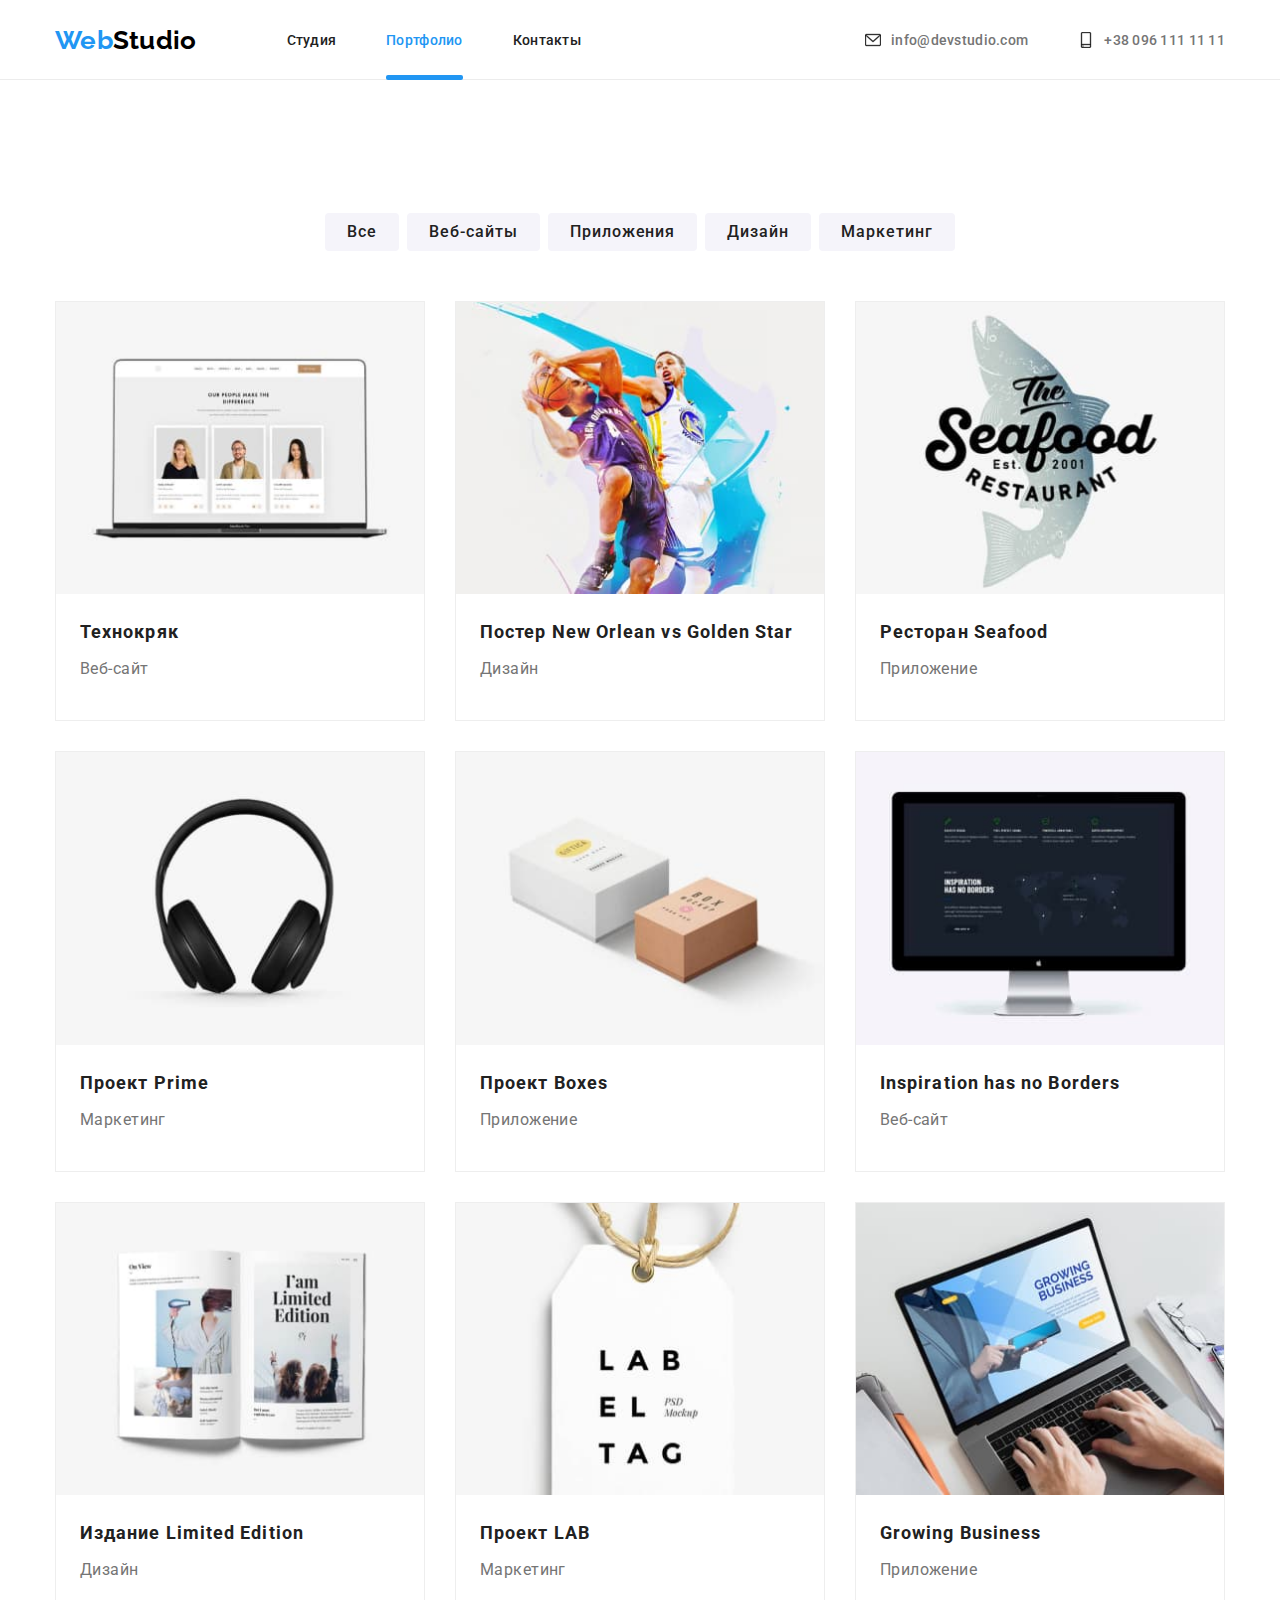
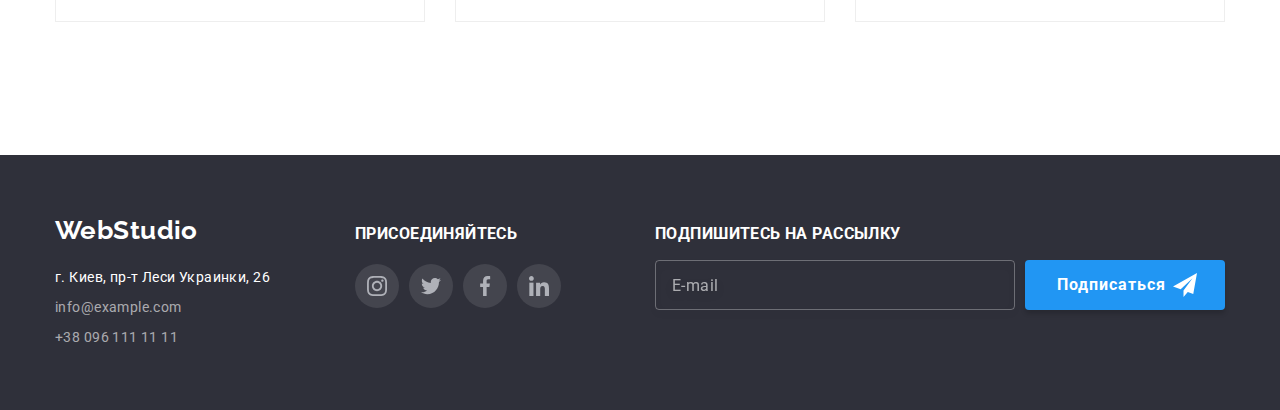
==== commit 031327d2: "Changed classes with BEM" ====
--- a/portfolio.html
+++ b/portfolio.html
@@ -258,116 +258,112 @@
     </main>
     <!-- footer-->
     <footer class="dark-bg">
-      <div class="container" id="contacts">
-        <ul class="list grid">
+      <div class="container footer" id="contacts">
+        <ul class="list grid footer-list">
           <li class="grid__item">
-            <div class="footer-container__address">
-              <a class="link logo" href="/" lang="en"
-                ><span class="logo-part1">Web</span>Studio</a
-              >
-              <address class="footer-address">
-                <ul class="list">
-                  <li class="footer-contacts-item">
-                    <a
-                      class="link"
-                      href="https://goo.gl/maps/h1MNrULQTxqJ9o7u8"
-                      target="_blank"
-                      rel="noopener noreferrer nofollow"
-                    >
-                      г. Киев, пр-т Леси Украинки, 26
-                    </a>
-                  </li>
-                  <li class="footer-contacts-item footer-contacts">
-                    <a class="link" href="mailto:info@example.com">
-                      info@example.com
-                    </a>
-                  </li>
-                  <li class="footer-contacts-item footer-contacts">
-                    <a class="link" href="tel:+380961111111">
-                      +38 096 111 11 11
-                    </a>
-                  </li>
-                </ul>
-              </address>
-            </div>
+            <a class="link logo footer-list__title" href="/" lang="en"
+              ><span class="logo-part1">Web</span>Studio</a
+            >
+            <address>
+              <ul class="list footer-contacts">
+                <li class="footer-contacts__item">
+                  <a
+                    class="link"
+                    href="https://goo.gl/maps/h1MNrULQTxqJ9o7u8"
+                    target="_blank"
+                    rel="noopener noreferrer nofollow"
+                  >
+                    г. Киев, пр-т Леси Украинки, 26
+                  </a>
+                </li>
+                <li class="footer-contacts__item footer-contacts--text-color">
+                  <a class="link" href="mailto:info@example.com">
+                    info@example.com
+                  </a>
+                </li>
+                <li class="footer-contacts__item footer-contacts--text-color">
+                  <a class="link" href="tel:+380961111111">
+                    +38 096 111 11 11
+                  </a>
+                </li>
+              </ul>
+            </address>
           </li>
           <li class="grid__item">
-            <div class="footer-container__social">
-              <h3 class="footer-social-title">присоединяйтесь</h3>
-              <div class="foter-social">
-                <ul class="list social-icons">
-                  <li class="social-icons__item">
-                    <a
-                      href=""
-                      class="social-icons__link"
-                      target="_blank"
-                      rel="noopener noreferrer"
-                    >
-                      <svg class="icon">
-                        <use href="./images/sprite.svg#icon-instagram"></use>
-                      </svg>
-                    </a>
-                  </li>
-                  <li class="social-icons__item">
-                    <a
-                      href=""
-                      class="social-icons__link"
-                      target="_blank"
-                      rel="noopener noreferrer"
-                    >
-                      <svg class="icon">
-                        <use href="./images/sprite.svg#icon-twitter"></use>
-                      </svg>
-                    </a>
-                  </li>
-                  <li class="social-icons__item">
-                    <a
-                      href=""
-                      class="social-icons__link"
-                      target="_blank"
-                      rel="noopener noreferrer"
-                    >
-                      <svg class="icon">
-                        <use href="./images/sprite.svg#icon-facebook"></use>
-                      </svg>
-                    </a>
-                  </li>
-                  <li class="social-icons__item">
-                    <a
-                      href=""
-                      class="social-icons__link"
-                      target="_blank"
-                      rel="noopener noreferrer"
-                    >
-                      <svg class="icon">
-                        <use href="./images/sprite.svg#icon-linkedin"></use>
-                      </svg>
-                    </a>
-                  </li>
-                </ul>
-              </div>
-            </div>
+            <h3 class="footer-social__title footer-list__title">
+              присоединяйтесь
+            </h3>
+            <ul class="list social-icons footer-social">
+              <li class="social-icons__item">
+                <a
+                  href=""
+                  class="social-icons__link"
+                  target="_blank"
+                  rel="noopener noreferrer"
+                >
+                  <svg class="icon">
+                    <use href="./images/sprite.svg#icon-instagram"></use>
+                  </svg>
+                </a>
+              </li>
+              <li class="social-icons__item">
+                <a
+                  href=""
+                  class="social-icons__link"
+                  target="_blank"
+                  rel="noopener noreferrer"
+                >
+                  <svg class="icon">
+                    <use href="./images/sprite.svg#icon-twitter"></use>
+                  </svg>
+                </a>
+              </li>
+              <li class="social-icons__item">
+                <a
+                  href=""
+                  class="social-icons__link"
+                  target="_blank"
+                  rel="noopener noreferrer"
+                >
+                  <svg class="icon">
+                    <use href="./images/sprite.svg#icon-facebook"></use>
+                  </svg>
+                </a>
+              </li>
+              <li class="social-icons__item">
+                <a
+                  href=""
+                  class="social-icons__link"
+                  target="_blank"
+                  rel="noopener noreferrer"
+                >
+                  <svg class="icon">
+                    <use href="./images/sprite.svg#icon-linkedin"></use>
+                  </svg>
+                </a>
+              </li>
+            </ul>
           </li>
           <li class="grid__item">
-            <div class="footer-container__subscribe">
-              <h3 class="footer-subscribe-title">Подпишитесь на рассылку</h3>
-              <form class="footer-form" for="user_email">
-                <input
-                  class="footer-form__email"
-                  type="email"
-                  name="user_email"
-                  placeholder="E-mail"
-                />
-                <label class="footer-button">
-                  <button class="footer-button__text button" type="submit">
-                    Подписаться
-                  </button>
-                  <svg class="icon">
-                    <use href="./images/sprite.svg#icon-send"></use>
-                  </svg>
-                </label>
-              </form>
-            </div>
+            <h3 class="footer-form__title footer__title">
+              Подпишитесь на рассылку
+            </h3>
+            <form class="footer-form" for="user_email">
+              <input
+                class="footer-form__email"
+                type="email"
+                name="user_email"
+                placeholder="E-mail"
+              />
+              <label class="footer-button">
+                <button class="footer-button__text button" type="submit">
+                  Подписаться
+                </button>
+                <svg class="icon">
+                  <use href="./images/sprite.svg#icon-send"></use>
+                </svg>
+              </label>
+            </form>
           </li>
         </ul>
       </div>
--- a/css/style.css
+++ b/css/style.css
@@ -62,7 +62,6 @@
 }
 .link:hover,
 .link:focus,
-.logo--part1,
 .current {
   color: var(--accent-color);
 }
@@ -148,6 +147,10 @@
 .header--line {
   border-bottom: 1px solid #ececec;
 }
+.header--logo {
+  margin-right: 90px;
+}
+/* logo */
 .logo {
   font-family: "Raleway", sans-serif;
   font-weight: 700;
@@ -155,12 +158,13 @@
   line-height: 1.192;
   display: flex;
 }
+.logo--part1 {
+  color: var(--accent-color);
+}
 .logo--part2 {
   color: var(--logo-text-color);
 }
-.header--logo {
-  margin-right: 90px;
-}
+
 .navigation {
   display: flex;
   align-items: center;
@@ -185,6 +189,9 @@
   height: 5px;
   background-color: var(--accent-color);
   border-radius: 2px;
+}
+.current {
+  color: var(--accent-color);
 }
 
 .header .container {
@@ -406,37 +413,33 @@
 
 /* footer */
 .footer {
-}
-.footer__address {
+  padding-top: 60px;
+  padding-bottom: 60px;
+}
+.footer-list {
   --grid__item: 4;
-  display: inline-block;
-  padding-top: 30px;
-  padding-bottom: 30px;
-}
-.footer-address {
-  display: flex;
-  margin-top: 20px;
-}
-.footer-contacts {
-  color: var(--footer-text_color);
-}
-.footer-contacts-item:not(:last-child) {
+  display: flex;
+  align-items: baseline;
+}
+.footer-list__title {
+  margin-bottom: 20px;
+}
+
+.footer-contacts__item:not(:last-child) {
   height: 20px;
   margin-bottom: 10px;
 }
-
-.footer__social,
-.footer__subscribe {
-  padding-top: 40px;
-}
-.footer-social-title {
+.footer-contacts--text-color {
+  color: var(--footer-text_color);
+}
+
+.footer-social {
+}
+.footer-social__title {
   font-weight: 700;
   line-height: 1.143;
   text-transform: uppercase;
   color: var(--dark-bg-text-color);
-}
-.footer-social {
-  margin-top: 20px;
 }
 
 .footer-form {
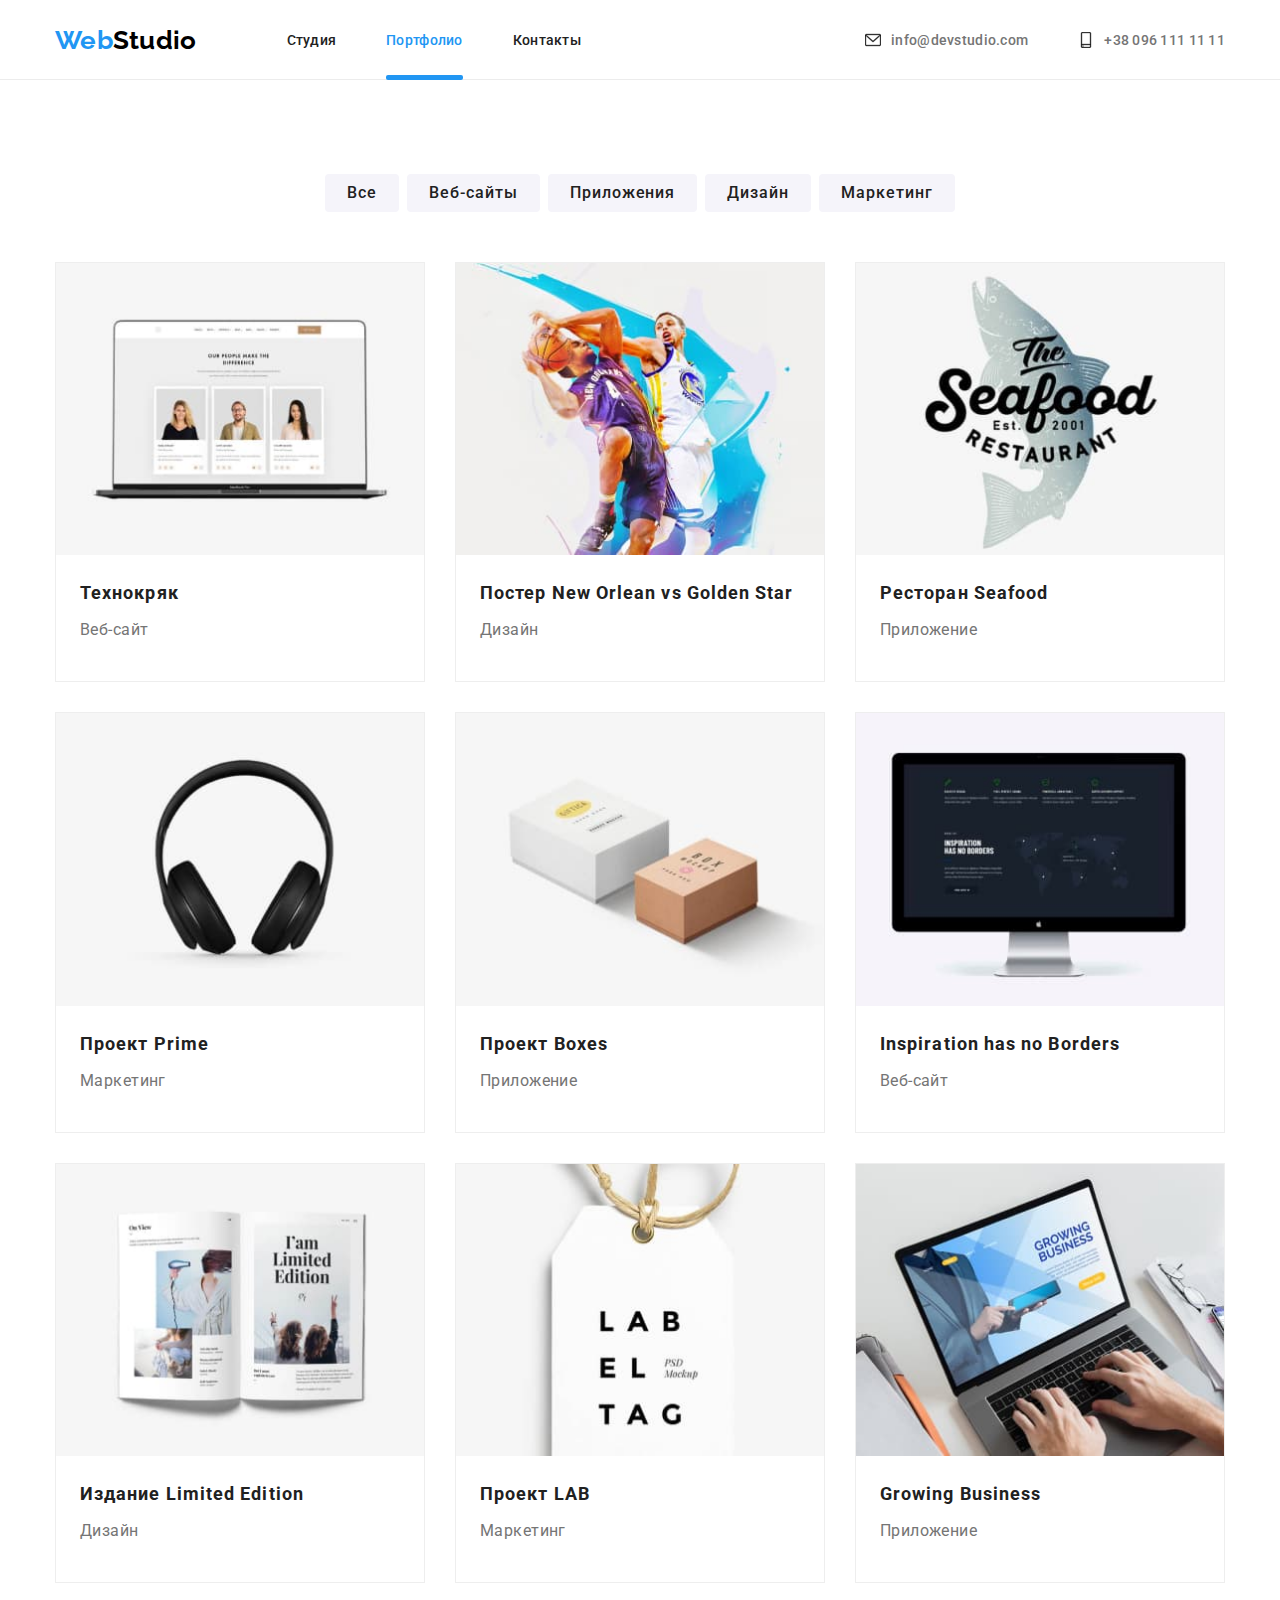
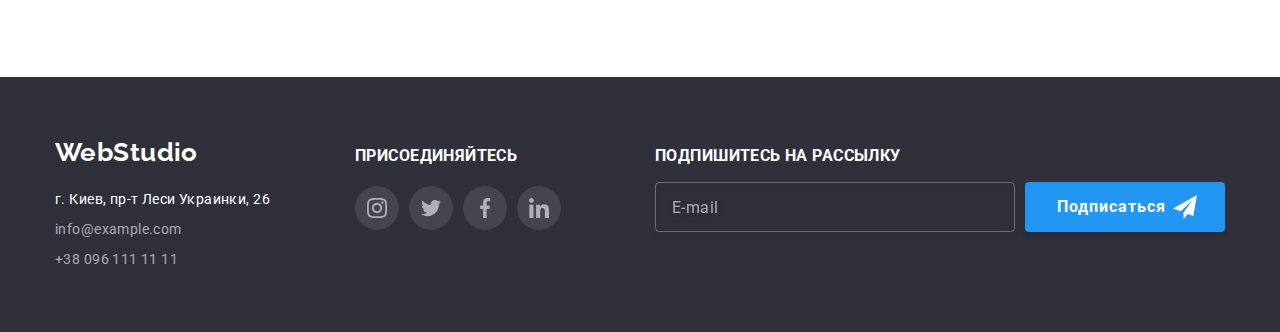
==== commit 956f0b17: "Completed homework#7" ====
--- a/portfolio.html
+++ b/portfolio.html
@@ -14,7 +14,7 @@
       rel="stylesheet"
       href="https://cdnjs.cloudflare.com/ajax/libs/modern-normalize/1.0.0/modern-normalize.min.css"
     />
-    <link rel="stylesheet" href="./css/style.css" />
+    <link rel="stylesheet" href="./css/style.min.css" />
   </head>
   <body>
     <!--header -->
@@ -39,7 +39,7 @@
           </ul>
         </nav>
 
-        <ul class="list header header-contacts">
+        <ul class="list header-contacts">
           <li class="header-contacts__item">
             <a
               class="link header-contacts__link"
@@ -65,8 +65,8 @@
     <!--main-->
     <main>
       <!-- projects -->
-      <section class="section filter">
-        <figure class="container">
+      <section class="section">
+        <figure class="container filter">
           <figcaption><h1 class="visually-hidden">Projects</h1></figcaption>
           <!-- filter -->
           <div class="filter__content">
--- a/css/style.min.css
+++ b/css/style.min.css
@@ -0,0 +1,2 @@
+/*! modern-normalize | MIT License | https://github.com/sindresorhus/modern-normalize */html{box-sizing:border-box}*,*::before,*::after{box-sizing:inherit}html{line-height:1.15}body{margin:0}h1{font-size:2em;margin:0.67em 0}hr{box-sizing:content-box;height:0}pre{font-family:monospace, monospace;font-size:1em}a{-webkit-text-decoration-skip:objects}abbr[title]{text-decoration:underline dotted}b,strong{font-weight:bolder}code,kbd,samp{font-family:monospace, monospace;font-size:1em}small{font-size:80%}sub,sup{font-size:75%;line-height:0;position:relative;vertical-align:baseline}sub{bottom:-0.25em}sup{top:-0.5em}button,input,optgroup,select,textarea{font-family:inherit;font-size:100%;line-height:1.15;margin:0}button,select{text-transform:none}button,[type="reset"],[type="submit"]{-webkit-appearance:button}button::-moz-focus-inner,[type="button"]::-moz-focus-inner,[type="reset"]::-moz-focus-inner,[type="submit"]::-moz-focus-inner{border-style:none;padding:0}button:-moz-focusring,[type="button"]:-moz-focusring,[type="reset"]:-moz-focusring,[type="submit"]:-moz-focusring{outline:1px dotted ButtonText}fieldset{padding:0.35em 0.75em 0.625em}legend{padding:0}progress{vertical-align:baseline}[type="number"]::-webkit-inner-spin-button,[type="number"]::-webkit-outer-spin-button{height:auto}[type="search"]{-webkit-appearance:textfield;outline-offset:-2px}[type="search"]::-webkit-search-cancel-button,[type="search"]::-webkit-search-decoration{-webkit-appearance:none}::-webkit-file-upload-button{-webkit-appearance:button;font:inherit}details{display:block}summary{display:list-item}:root{--main-text-color: #757575;--title-color: #212121;--dark-bg-text-color: #ffffff;--accent-color: #2196f3;--logo-text-color: #000000;--dark-bg-color: #2f303a;--light-bg-color: #f5f4fa;--bg-color: #e5e5e5;--grid__item: 4;--social-icon: #afb1b8;--footer-text_color: #ffffff99;--animation: 250ms cubic-bezier(0.4, 0, 0.2, 1)}html{box-sizing:border-box}*,*::before,*::after{box-sizing:inherit}body{font-family:"Roboto", sans-serif;font-size:14px;line-height:1.714;letter-spacing:0.03em;color:var(--main-text-color)}h1,h2,h3,h4,h5,p{margin-top:0}img{display:block;min-width:100%;height:auto}address{font-style:normal}.visually-hidden{position:absolute !important;clip:rect(1px 1px 1px 1px);clip:rect(1px, 1px, 1px, 1px);padding:0 !important;border:0 !important;height:1px !important;width:1px !important;overflow:hidden}.link{text-decoration:none;color:inherit;transition:color var(--animation)}.link:hover,.link:focus{color:var(--accent-color)}.current{color:var(--accent-color)}.current::after{content:"";position:absolute;bottom:-32px;left:0;width:100%;height:5px;background-color:var(--accent-color);border-radius:2px}.list{margin-top:0;margin-bottom:0;padding-left:0;list-style:none}.dark-bg{background-color:var(--dark-bg-color);color:var(--dark-bg-text-color)}.container{min-width:100vh;width:1200px;padding-right:15px;padding-left:15px;margin-right:auto;margin-left:auto}.button{min-width:200px;padding:10px 32px;font-weight:700;font-size:16px;line-height:1.875;display:flex;align-items:center;justify-content:center;text-align:center;letter-spacing:0.06em;color:var(--dark-bg-text-color);background-color:var(--accent-color);box-shadow:0px 4px 4px rgba(0,0,0,0.15);border:none;border-radius:4px;cursor:pointer;transition:var(--animation)}.menu{display:inline-flex}.menu__item:not(:last-child){margin-right:50px}.menu__link{position:relative}.social-icons{display:inline-flex}.social-icons .icon{width:20px;height:20px;fill:var(--social-icon)}.social-icons__item+.social-icons__item{margin-left:10px}.social-icons__link{display:flex;justify-content:center;align-items:center;width:44px;height:44px;border-radius:50%;background:rgba(255,255,255,0.1);transition:background-color var(--animation)}.social-icons__link:hover,.social-icons__link:focus{background-color:var(--accent-color)}.social-icons__link:hover .icon,.social-icons__link:focus .icon{fill:var(--dark-bg-text-color)}.logo{font-family:"Raleway", sans-serif;font-weight:700;font-size:26px;line-height:1.192;display:flex}.logo--part1{color:var(--accent-color)}.logo--part2{color:var(--logo-text-color)}.backdrop{position:fixed;width:100%;height:100%;top:0;left:0;background-color:#2f303aaa;opacity:1;transition:opacity 500ms ease-out 300ms}.backdrop.is-hidden{opacity:0;visibility:hidden;pointer-events:none}.modal{position:absolute;top:50%;left:50%;transform:translate(-50%, -50%);width:100%;max-width:530px;min-height:580px;padding:40px 30px;border-radius:4px;background-color:var(--light-bg-color);transition:transform 500ms ease-in-out 300ms}.is-hidden .modal{transform:translate(100%, 100%) scale(0.2)}.modal__close{position:absolute;top:8px;right:8px;display:flex;justify-content:center;align-items:center;width:30px;height:30px;border:1px solid rgba(0,0,0,0.2);border-radius:50%;box-sizing:border-box}.modal__close:hover .icon{fill:var(--accent-color);background-color:transparent}.modal__close .icon{position:absolute;width:18px;height:18px;top:50%;left:50%;transform:translate(-50%, -50%);fill:var(--logo-text-color)}.modal__title{margin-bottom:12px;font-weight:700;font-size:20px;line-height:23px;text-align:center;letter-spacing:0.03em;color:var(--title-color)}.modal__button{margin-top:30px}.modal__button:hover,.modal__button:focus{background-color:#188ce8}.modal-form{display:inline-block}.modal-form__field{position:relative}.modal-form__item{margin-top:30px}.modal-form__item .icon{width:18px;height:18px;display:block;position:absolute;top:50%;left:5px;transform:translate(50%, -50%);fill:var(--logo-text-color)}.modal-form__item:focus-within .icon{outline:none;fill:var(--accent-color)}.modal-form__label{position:absolute;top:0;left:0;transform:translate(0, -150%);font-size:12px;line-height:1.167;letter-spacing:0.01em;color:var(--main-text-color)}.modal-form__input{display:inline-flex;line-height:1.167;letter-spacing:0.01em;background-color:transparent;border:1px solid rgba(33,33,33,0.2);box-sizing:border-box;border-radius:4px;width:100%;padding:12px 16px 12px 42px}.modal-form__input:focus::placeholder{color:#75757530}.modal-form__input::placeholder{font-size:14px;color:#75757590}.modal-form__input:-webkit-autofill,.modal-form__input:-webkit-autofill:hover,.modal-form__input:-webkit-autofill:focus{-webkit-text-fill-color:currentColor;-webkit-box-shadow:0 0 0px 1000px var(--dark-bg-color) inset}.modal-form__text{resize:none;padding-left:16px}.modal-check{position:relative;display:inline-flex;flex-wrap:wrap;justify-content:center}.modal-check__label{display:inline-block;position:relative}.modal-check__input{-webkit-appearance:none;-moz-appearance:none;appearance:none;position:absolute;width:16px;height:15px;top:0;left:0;transform:translate(-20px, 3px)}.modal-check__input:checked+.modal-check__icon{background-image:url("../images/icons/form-checkmark.svg");background-size:contain;background-origin:border-box;border-color:var(--accent-color)}.modal-check__icon{display:inline-block;position:absolute;top:0;left:0;transform:translate(-20px, 3px);width:16px;height:15px;background-image:url("../images/icons/form-checkbox.svg");background-size:contain;background-repeat:no-repeat;background-origin:border-box;background-color:transparent;border-radius:2px}.modal-check__terms{text-decoration-line:underline;color:var(--accent-color);margin-left:5px}.grid{display:flex;flex-wrap:wrap;margin-left:-30px;margin-top:-30px}.grid__item{flex-basis:calc((100% - 30px * var(--grid__item)) / var(--grid__item));margin-left:30px;margin-top:30px}.section{padding-top:94px;padding-bottom:94px}.section__title{font-weight:700;font-size:36px;line-height:1.167;text-align:center;margin-bottom:50px}.header{max-height:80px;font-weight:500;line-height:1.143;letter-spacing:0.02em}.header .container{display:flex;align-items:center;justify-content:flex-end;padding-top:25px;padding-bottom:25px}.header--line{border-bottom:1px solid #ececec}.header--logo{margin-right:90px}.header-contacts{color:var(--main-text-color);display:inline-flex}.header-contacts__item:not(:last-child){margin-right:50px}.header-contacts__link{display:flex;align-items:center}.header-contacts__link .icon{width:16px;height:16px;margin-right:10px;stroke:currentColor;transition:fill var(--animation)}.header-contacts__link .icon:hover,.header-contacts__link .icon:focus{fill:var(--accent-color);stroke:currentColor}.navigation{display:flex;align-items:center;margin-right:auto}.hero{min-height:100vh;max-width:1600px;display:flex;align-items:center;justify-content:center;background:rgba(47,48,58,0.4);background-image:url(../images/hero/bg.png);background-repeat:no-repeat;background-size:cover}.hero__content{max-width:700px;padding-top:200px;padding-bottom:280px}.hero__title{font-weight:900;font-size:44px;line-height:1.364;text-align:center;letter-spacing:0.06em;text-transform:uppercase;margin-bottom:30px}.hero__button{display:flex;justify-content:center;margin-top:30px}.feature{padding-bottom:0}.feature__item{padding:25px 100px}.feature__icon{width:70px;height:70px}.feature__item,.feature__icon::before{display:block;content:"";width:270px;height:120px;background-color:var(--light-bg-color);border-radius:4px}.feature__view{margin-top:30px}.feature__title{margin-bottom:10px;font-weight:700;line-height:1.143;text-transform:uppercase}.feature__text{margin-bottom:0}.gallery__item{--grid__item: 3;position:relative}.gallery__thumb{position:absolute;bottom:0;left:0;content:"";width:100%;height:70px;background-color:rgba(47,48,58,0.8)}.gallery__view{position:absolute;width:100%;top:50%;left:50%;transform:translate(-50%, -50%);text-align:center;text-transform:uppercase;color:var(--dark-bg-text-color)}.team{--grid__item: 4;font-size:16px;line-height:1.172;text-align:center;background-color:var(--dark-bg-text-color);box-shadow:0px 1px 3px rgba(0,0,0,0.12),0px 1px 1px rgba(0,0,0,0.14),0px 2px 1px rgba(0,0,0,0.2);border-radius:0px 0px 4px 4px}.team--bg-color{background-color:var(--light-bg-color)}.team__member{margin-top:30px;margin-bottom:30px}.team__title{font-weight:500;margin-bottom:10px}.clients__item{--grid__item: 6}.clients__view{display:flex;justify-content:center;align-items:center;width:170px;height:90px;border-radius:4px;border:1px solid var(--social-icon);box-sizing:border-box;transition:border var(--animation)}.clients__view .icon{width:88px;height:52px;fill:var(--social-icon);transition:fill var(--animation)}.clients__view:hover,.clients__view:focus{border:1px solid var(--accent-color)}.clients__view:hover .icon,.clients__view:focus .icon{fill:var(--accent-color)}.footer{padding-top:60px;padding-bottom:60px}.footer-list{--grid__item: 4;display:flex;align-items:baseline}.footer-list__title{margin-bottom:20px}.footer-contacts__item:not(:last-child){height:20px;margin-bottom:10px}.footer-contacts--text-color{color:var(--footer-text_color)}.footer-social__title{font-weight:700;line-height:1.143;text-transform:uppercase;color:var(--dark-bg-text-color)}.footer-form{display:inline-flex;justify-content:space-between;align-items:center}.footer-form__email{margin-right:10px;padding:16px;width:360px;height:50px;font-size:16px;line-height:1.25;letter-spacing:0.03em;background-color:transparent;color:var(--dark-bg-text-color);border:1px solid rgba(255,255,255,0.3);box-sizing:border-box;filter:drop-shadow(0px 4px 4px rgba(0,0,0,0.15));border-radius:4px}.footer-form__email:focus{outline:none;border-color:var(--dark-bg-text-color)}.footer-form__title{font-weight:700;line-height:1.143;text-transform:uppercase;color:var(--dark-bg-text-color)}.footer-form__email:-webkit-autofill,.footer-form__email:-webkit-autofill:hover,.footer-form__email:-webkit-autofill:focus{--webkit-text-fill-color: currentColor;--webkit-box-shadow: 0 0 0px 1000px var(--dark-bg-color) inset}.footer-form__email::placeholder{font-size:16px;color:var(--footer-text_color)}.footer-form__email::placeholder:focus{color:rgba(255,255,255,0.7)}.footer-button{position:relative}.footer-button .icon{position:absolute;top:50%;right:0;transform:translate(0, -50%);width:24px;height:24px;margin-right:28px;fill:var(--dark-bg-text-color)}.footer-button__text{justify-content:space-between}.filter{margin-top:auto;margin-bottom:auto;padding-top:0;padding-bottom:0}.filter__content{display:flex;justify-content:center;padding-bottom:50px}.filter__button{width:auto;padding:6px 22px;font-weight:500;font-size:16px;line-height:1.625;letter-spacing:0.06em;display:flex;align-items:start;text-align:center;color:var(--title-color);background:var(--light-bg-color);border:none;border-radius:4px;cursor:pointer;transition:color var(--animation),background-color var(--animation)}.filter__item:not(:last-child){margin-right:8px}.filter__link:hover,.filter__link:focus .filter__link:active{text-decoration:none;color:var(--dark-bg-text-color);background-color:var(--accent-color);box-shadow:0px 3px 1px rgba(0,0,0,0.1),0px 1px 2px rgba(0,0,0,0.08),0px 2px 2px rgba(0,0,0,0.12)}.projects{--grid__item: 3;font-size:16px;line-height:1.875}.projects__title{margin-bottom:4px;font-weight:700;font-size:18px;line-height:2;letter-spacing:0.06em;color:var(--title-color)}.projects__bg{background:var(--dark-bg-text-color);border:1px solid #eeeeee;box-sizing:border-box;transition:box-shadow var(--animation)}.projects__bg:hover,.projects__bg:focus{box-shadow:0px 1px 1px rgba(0,0,0,0.12),0px 4px 4px rgba(0,0,0,0.06),1px 4px 6px rgba(0,0,0,0.16)}.projects__thumb{position:relative;overflow:hidden}.projects__thumb::before{display:inline-block;content:"";position:absolute;top:0;left:0;width:100%;height:100%;background-color:rgba(33,150,243,0.9);opacity:0;transform:translateY(100%);transition:transform var(--animation)}.projects__bg:hover .projects__thumb::before{transform:translateY(0);opacity:1}.projects__overlay{font-weight:400;font-size:18px;line-height:1.78;color:var(--dark-bg-text-color);display:flex;justify-content:center;align-items:center;position:absolute;top:0;left:0;width:100%;height:100%;opacity:0;padding:0 24px;transform:translateY(100%);transition:transform var(--animation)}.projects__bg:hover .projects__overlay{transform:translateY(0);opacity:1}.projects__item{padding:20px 24px}.header,.section__title,.feature__title,.team__title{color:var(--title-color)}
+/*# sourceMappingURL=style.min.css.map */